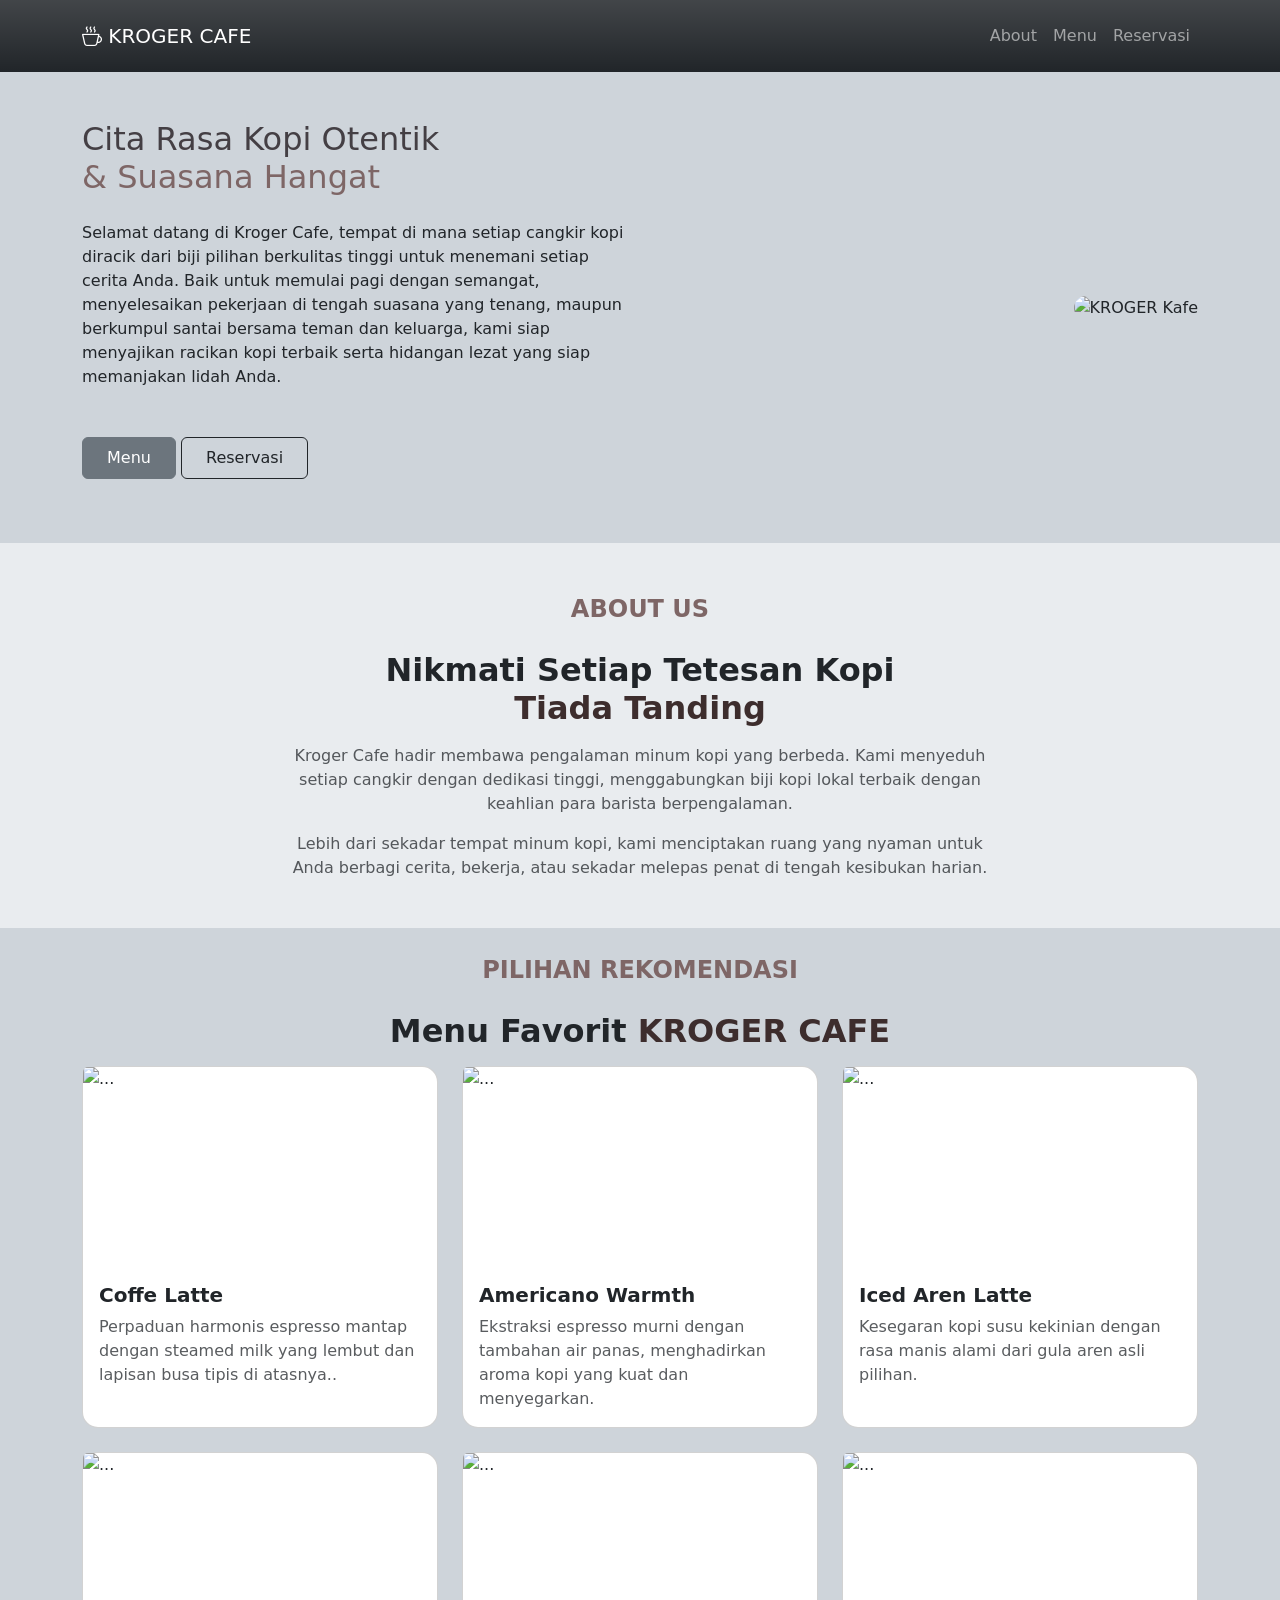
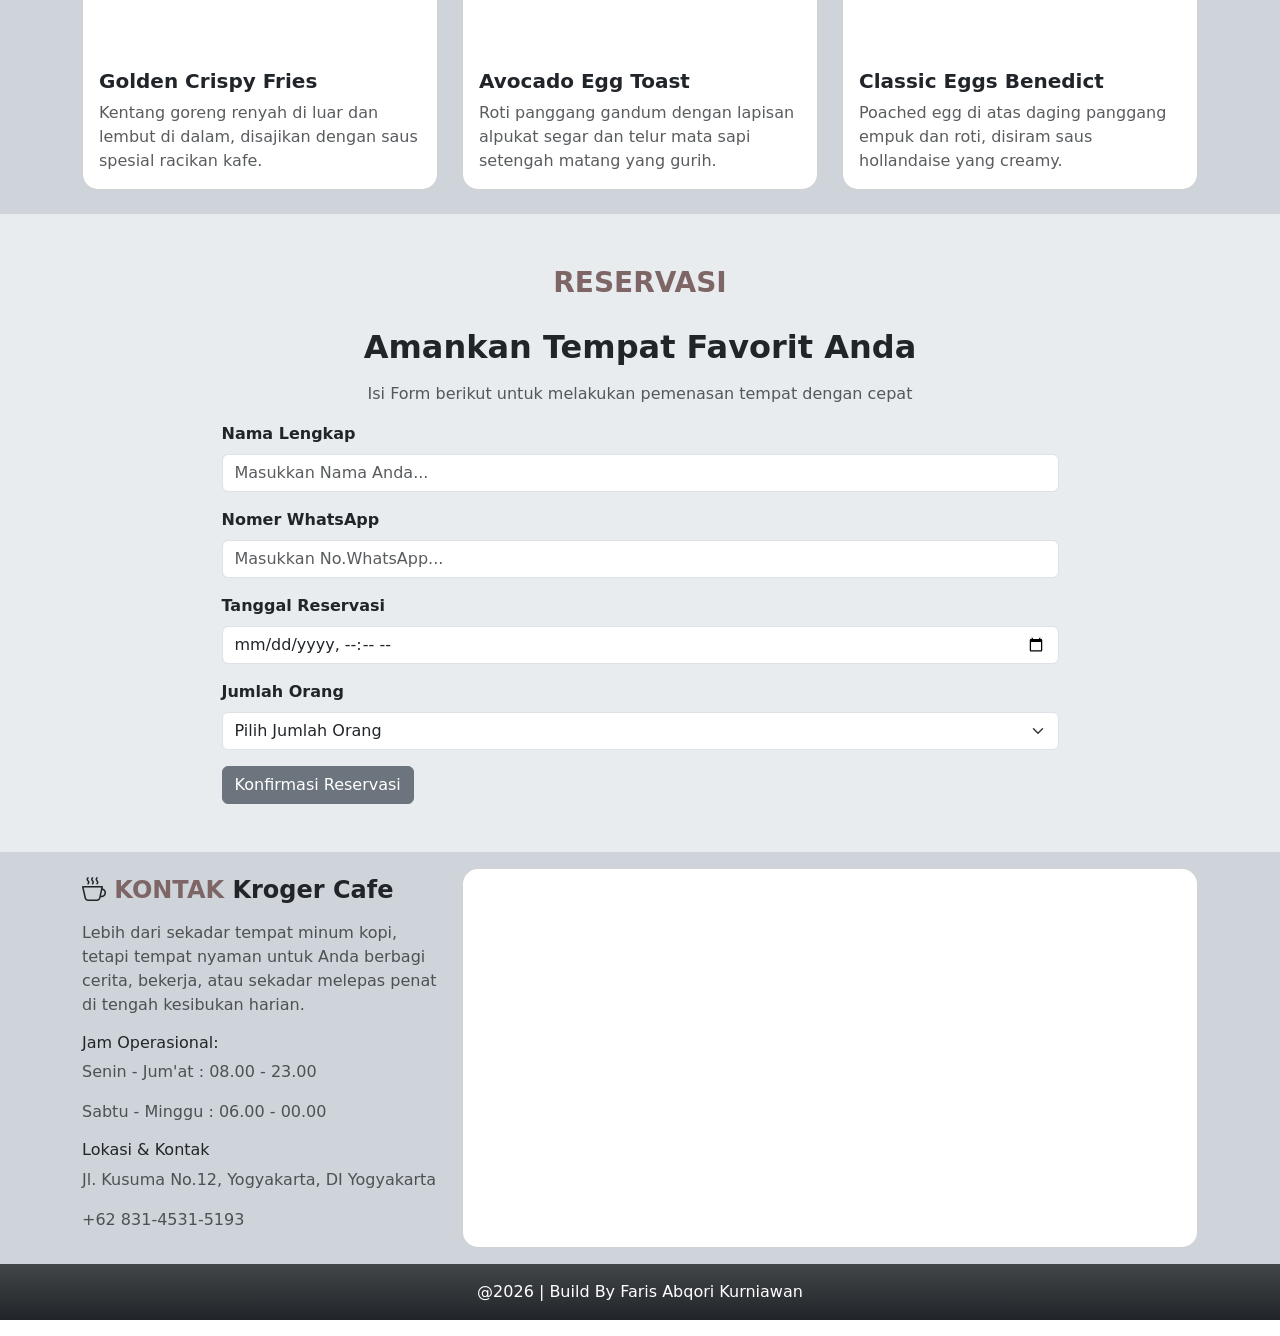
==== index.html @ d6e30cb4 "first commit" ====
<!doctype html>
<html lang="en">
  <head>
    <meta charset="utf-8" />
    <meta name="viewport" content="width=device-width, initial-scale=1" />
    <title>Bootstrap demo</title>
    <link
      href="https://cdn.jsdelivr.net/npm/bootstrap@5.3.8/dist/css/bootstrap.min.css"
      rel="stylesheet"
      integrity="sha384-sRIl4kxILFvY47J16cr9ZwB07vP4J8+LH7qKQnuqkuIAvNWLzeN8tE5YBujZqJLB"
      crossorigin="anonymous"
    />
    <link
      rel="stylesheet"
      href="https://cdn.jsdelivr.net/npm/bootstrap-icons@1.13.1/font/bootstrap-icons.min.css"
    />
  </head>
  <body>
    <!-- Navbar -->
    <nav
      class="navbar navbar-expand-lg bg-dark bg-gradient py-3"
      data-bs-theme="dark"
    >
      <div class="container">
        <a class="navbar-brand" href="#">
          <i class="bi bi-cup-hot"> </i> KROGER CAFE</a
        >
        <button
          class="navbar-toggler"
          type="button"
          data-bs-toggle="collapse"
          data-bs-target="#navbarNav"
          aria-controls="navbarNav"
          aria-expanded="false"
          aria-label="Toggle navigation"
        >
          <span class="navbar-toggler-icon"></span>
        </button>
        <div class="collapse navbar-collapse" id="navbarNav">
          <ul class="navbar-nav ms-auto">
            <li class="nav-item">
              <a class="nav-link" href="#about">About</a>
            </li>
            <li class="nav-item">
              <a class="nav-link" href="#menu">Menu</a>
            </li>
            <li class="nav-item">
              <a class="nav-link" href="#reservasi">Reservasi</a>
            </li>
          </ul>
        </div>
      </div>
    </nav>

    <!-- Hero Section -->
    <section class="hero bg-dark-subtle">
      <div class="container py-5 pb-5">
        <div class="row align-items-center g-3">
          <!-- KOLOM 1 -->
          <div class="col-md">
            <h2 style="color: rgb(68, 63, 68)">
              Cita Rasa Kopi Otentik <br /><span style="color: #7e6666"
                >& Suasana Hangat</span
              >
            </h2>
            <p class="py-3">
              Selamat datang di Kroger Cafe, tempat di mana setiap cangkir kopi
              diracik dari biji pilihan berkulitas tinggi untuk menemani setiap
              cerita Anda. Baik untuk memulai pagi dengan semangat,
              menyelesaikan pekerjaan di tengah suasana yang tenang, maupun
              berkumpul santai bersama teman dan keluarga, kami siap menyajikan
              racikan kopi terbaik serta hidangan lezat yang siap memanjakan
              lidah Anda.
            </p>
            <div class="py-3">
              <a href="#menu" class="btn btn-secondary px-4 py-2"> Menu </a>
              <a href="#reservasi" class="btn btn-outline-dark px-4 py-2">
                Reservasi
              </a>
            </div>
          </div>

          <!-- KOLOM 2 -->
          <div class="col-md text-end">
            <img
              src="https://plus.unsplash.com/premium_photo-1674406102318-c9d362ad510b?w=500&auto=format&fit=crop&q=60&ixlib=rb-4.1.0&ixid=M3wxMjA3fDB8MHxzZWFyY2h8N3x8Y29mZmVlJTIwYmxhY2slMjBiYWNrZ3JvdW5kJTIwZ3JleXxlbnwwfHwwfHx8MA%3D%3D"
              alt="KROGER Kafe"
              class="img-fluid rounded-4"
            />
          </div>
        </div>
      </div>
    </section>

    <!-- Section About -->
    <section id="about" class="About py-5 bg-body-secondary">
      <div class="container text-center col-7">
        <p style="color: #7e6666" class="fw-bold fs-4">ABOUT US</p>
        <h2 class="fw-bold fs-2 py-2">
          Nikmati Setiap Tetesan Kopi <br /><span style="color: #3d2d2d"
            >Tiada Tanding</span
          >
        </h2>
        <p class="text-muted fs-6 mb-3">
          Kroger Cafe hadir membawa pengalaman minum kopi yang berbeda. Kami
          menyeduh setiap cangkir dengan dedikasi tinggi, menggabungkan biji
          kopi lokal terbaik dengan keahlian para barista berpengalaman.
        </p>

        <p class="text-muted fs-6 mb-0">
          Lebih dari sekadar tempat minum kopi, kami menciptakan ruang yang
          nyaman untuk Anda berbagi cerita, bekerja, atau sekadar melepas penat
          di tengah kesibukan harian.
        </p>
      </div>
    </section>

    <!-- Section Card -->
    <section id="menu" class="menu bg-dark-subtle py-4">
      <section class="container">
        <p style="color: #7e6666" class="fw-bold fs-4 text-center">
          PILIHAN REKOMENDASI
        </p>
        <h2 class="fw-bold fs-2 py-2 text-center">
          Menu Favorit <span style="color: #3d2d2d">KROGER CAFE</span>
        </h2>

        <div class="row g-4">
          <div class="col-md-4">
            <div class="card rounded-4 h-100">
              <img
                src="https://plus.unsplash.com/premium_photo-1723781045631-39648b2c97cf?w=500&auto=format&fit=crop&q=60&ixlib=rb-4.1.0&ixid=M3wxMjA3fDB8MHxwaG90by1yZWxhdGVkfDF8fHxlbnwwfHx8fHw%3D"
                class="card-img-top"
                style="object-fit: cover; height: 200px"
                alt="..."
              />
              <div class="card-body">
                <h3 class="fw-bold fs-5">Coffe Latte</h3>
                <p class="card-text text-muted fs-7">
                  Perpaduan harmonis espresso mantap dengan steamed milk yang
                  lembut dan lapisan busa tipis di atasnya..
                </p>
              </div>
            </div>
          </div>
          <div class="col-md-4">
            <div class="card rounded-4 h-100">
              <img
                src="https://plus.unsplash.com/premium_photo-1675435644687-562e8042b9db?w=500&auto=format&fit=crop&q=60&ixlib=rb-4.1.0&ixid=M3wxMjA3fDB8MHxzZWFyY2h8Mnx8Y29mZmVlfGVufDB8fDB8fHww"
                class="card-img-top"
                style="object-fit: cover; height: 200px"
                alt="..."
              />
              <div class="card-body">
                <h3 class="fw-bold fs-5">Americano Warmth</h3>
                <p class="card-text text-muted fs-7">
                  Ekstraksi espresso murni dengan tambahan air panas,
                  menghadirkan aroma kopi yang kuat dan menyegarkan.
                </p>
              </div>
            </div>
          </div>
          <div class="col-md-4">
            <div class="card rounded-4 h-100">
              <img
                src="https://images.unsplash.com/photo-1579888071069-c107a6f79d82?w=500&auto=format&fit=crop&q=60&ixlib=rb-4.1.0&ixid=M3wxMjA3fDB8MHxzZWFyY2h8MTZ8fGljZWQlMjBhcmVuJTIwbGF0dGV8ZW58MHx8MHx8fDA%3D"
                class="card-img-top"
                style="object-fit: cover; height: 200px"
                alt="..."
              />
              <div class="card-body">
                <h3 class="fw-bold fs-5">Iced Aren Latte</h3>
                <p class="card-text text-muted fs-7">
                  Kesegaran kopi susu kekinian dengan rasa manis alami dari gula
                  aren asli pilihan.
                </p>
              </div>
            </div>
          </div>
          <div class="col-md-4">
            <div class="card rounded-4 h-100">
              <img
                src="https://media.istockphoto.com/id/2284593529/photo/tasty-french-fries-with-ketchup-on-light-grey-table-closeup.webp?a=1&b=1&s=612x612&w=0&k=20&c=hnCevleEuJOH4t1PZcm7A9TdyAtj6qupcriXw8oTSJA="
                class="card-img-top"
                style="object-fit: cover; height: 200px"
                alt="..."
              />
              <div class="card-body">
                <h3 class="fw-bold fs-5">Golden Crispy Fries</h3>
                <p class="card-text text-muted fs-7">
                  Kentang goreng renyah di luar dan lembut di dalam, disajikan
                  dengan saus spesial racikan kafe.
                </p>
              </div>
            </div>
          </div>
          <div class="col-md-4">
            <div class="card rounded-4 h-100">
              <img
                src="https://images.unsplash.com/photo-1525351484163-7529414344d8?w=500&auto=format&fit=crop&q=60&ixlib=rb-4.1.0&ixid=M3wxMjA3fDB8MHxzZWFyY2h8MTF8fGNhZmUlMjBmb29kfGVufDB8fDB8fHww"
                class="card-img-top"
                style="object-fit: cover; height: 200px"
                alt="..."
              />
              <div class="card-body">
                <h3 class="fw-bold fs-5">Avocado Egg Toast</h3>
                <p class="card-text text-muted fs-7">
                  Roti panggang gandum dengan lapisan alpukat segar dan telur
                  mata sapi setengah matang yang gurih.
                </p>
              </div>
            </div>
          </div>
          <div class="col-md-4">
            <div class="card rounded-4 h-100">
              <img
                src="https://images.unsplash.com/photo-1671522635398-a2443699d32e?w=500&auto=format&fit=crop&q=60&ixlib=rb-4.1.0&ixid=M3wxMjA3fDB8MHxzZWFyY2h8MTB8fGNhZmUlMjBmb29kfGVufDB8fDB8fHww"
                class="card-img-top"
                style="object-fit: cover; height: 200px"
                alt="..."
              />
              <div class="card-body">
                <h3 class="fw-bold fs-5">Classic Eggs Benedict</h3>
                <p class="card-text text-muted fs-7">
                  Poached egg di atas daging panggang empuk dan roti, disiram
                  saus hollandaise yang creamy.
                </p>
              </div>
            </div>
          </div>
        </div>
      </section>
    </section>

    <!-- Section Reservasi -->
    <section id="reservasi" class="reservasi py-5 bg-body-secondary">
      <div class="container">
        <p style="color: #7e6666" class="fw-bold fs-3 text-center">RESERVASI</p>
        <h2 class="fw-bold fs-2 py-2 text-center">
          Amankan Tempat Favorit Anda
        </h2>
        <p class="text-muted fs-6 mb-3 text-center">
          Isi Form berikut untuk melakukan pemenasan tempat dengan cepat
        </p>

        <form class="m-auto col-9">
          <!-- Nama -->
          <div class="mb-3">
            <label for="exampleFormControlInput1" class="form-label fw-bold"
              >Nama Lengkap</label
            >
            <input
              type="text"
              class="form-control"
              id="exampleFormControlInput1"
              placeholder="Masukkan Nama Anda..."
            />
          </div>
          <!-- Nomer Whatsapp -->
          <div class="mb-3">
            <label for="exampleFormControlInput1" class="form-label fw-bold"
              >Nomer WhatsApp</label
            >
            <input
              type="number"
              class="form-control"
              id="exampleFormControlInput1"
              placeholder="Masukkan No.WhatsApp..."
            />
          </div>
          <!-- Tanggal -->
          <div class="mb-3">
            <label for="exampleFormControlInput1" class="form-label fw-bold"
              >Tanggal Reservasi</label
            >
            <input
              type="datetime-local"
              class="form-control"
              id="exampleFormControlInput1"
              placeholder="Masukkan No.WhatsApp..."
            />
          </div>
          <!-- Jumlah Orang -->
          <div class="mb-3">
            <label for="exampleFormControlInput1" class="form-label fw-bold"
              >Jumlah Orang</label
            >

            <select class="form-select" aria-label="Default select example">
              <option selected>Pilih Jumlah Orang</option>
              <option value="1-2">1 - 2 Orang</option>
              <option value="3-4">3 - 4 Orang</option>
              <option value="5-7">5 - 7 Orang</option>
              <option value="8-10">8 - 10 Orang</option>
              <option value="10+">Diatas 10+ Orang</option>
            </select>
          </div>
          <button type="submit" class="btn btn-secondary">
            Konfirmasi Reservasi
          </button>
        </form>
      </div>
    </section>

    <!-- Section Lokasi -->
    <section class="lokasi bg-dark-subtle py-3">
      <div class="container">
        <div class="row">
          <div class="col-md-4">
            <h2 class="fw-bold fs-4 py-2">
              <i class="bi bi-cup-hot"> </i>
              <span style="color: #7e6666">KONTAK</span> Kroger Cafe
            </h2>
            <p class="text-muted fs-6 mb-3">
              Lebih dari sekadar tempat minum kopi, tetapi tempat nyaman untuk
              Anda berbagi cerita, bekerja, atau sekadar melepas penat di tengah
              kesibukan harian.
            </p>

            <div class="mb-3">
              <h6>Jam Operasional:</h6>
              <p class="text-muted fs-6 mb-3">Senin - Jum'at : 08.00 - 23.00</p>
              <p class="text-muted fs-6 mb-3">Sabtu - Minggu : 06.00 - 00.00</p>
            </div>

            <div class="mb-3">
              <h6>Lokasi & Kontak</h6>
              <p class="text-muted fs-6 mb-3">
                Jl. Kusuma No.12, Yogyakarta, DI Yogyakarta
              </p>
              <p class="text-muted fs-6 mb-3">+62 831-4531-5193</p>
            </div>
          </div>

          <div class="col-md-8 text-end">
            <div class="card rounded-4 h-100">
              <iframe
                src="https://www.google.com/maps/embed?pb=!1m18!1m12!1m3!1d3952.8882159391546!2d110.37862287404407!3d-7.80165779221855!2m3!1f0!2f0!3f0!3m2!1i1024!2i768!4f13.1!3m3!1m2!1s0x2e7a579ceebe1279%3A0x7808ad25aa525803!2sSMTI%20Yogyakarta%20Vocational%20High%20School!5e0!3m2!1sen!2sid!4v1789627221778!5m2!1sen!2sid"
                width="100%"
                height="300"
                style="border: 0; border-radius: 10px"
                allowfullscreen=""
                loading="lazy"
                referrerpolicy="strict-origin-when-cross-origin"
              ></iframe>
            </div>
          </div>
        </div>
      </div>
    </section>

    <!-- footer -->
    <footer>
      <p class="bg-dark bg-gradient py-3 text-center text-white fs-8">
        @2026 | Build By Faris Abqori Kurniawan
      </p>
    </footer>

    <!-- Bootstrap JS -->
    <script
      src="https://cdn.jsdelivr.net/npm/bootstrap@5.3.8/dist/js/bootstrap.bundle.min.js"
      integrity="sha384-FKyoEForCGlyvwx9Hj09JcYn3nv7wiPVlz7YYwJrWVcXK/BmnVDxM+D2scQbITxI"
      crossorigin="anonymous"
    ></script>
  </body>
</html>
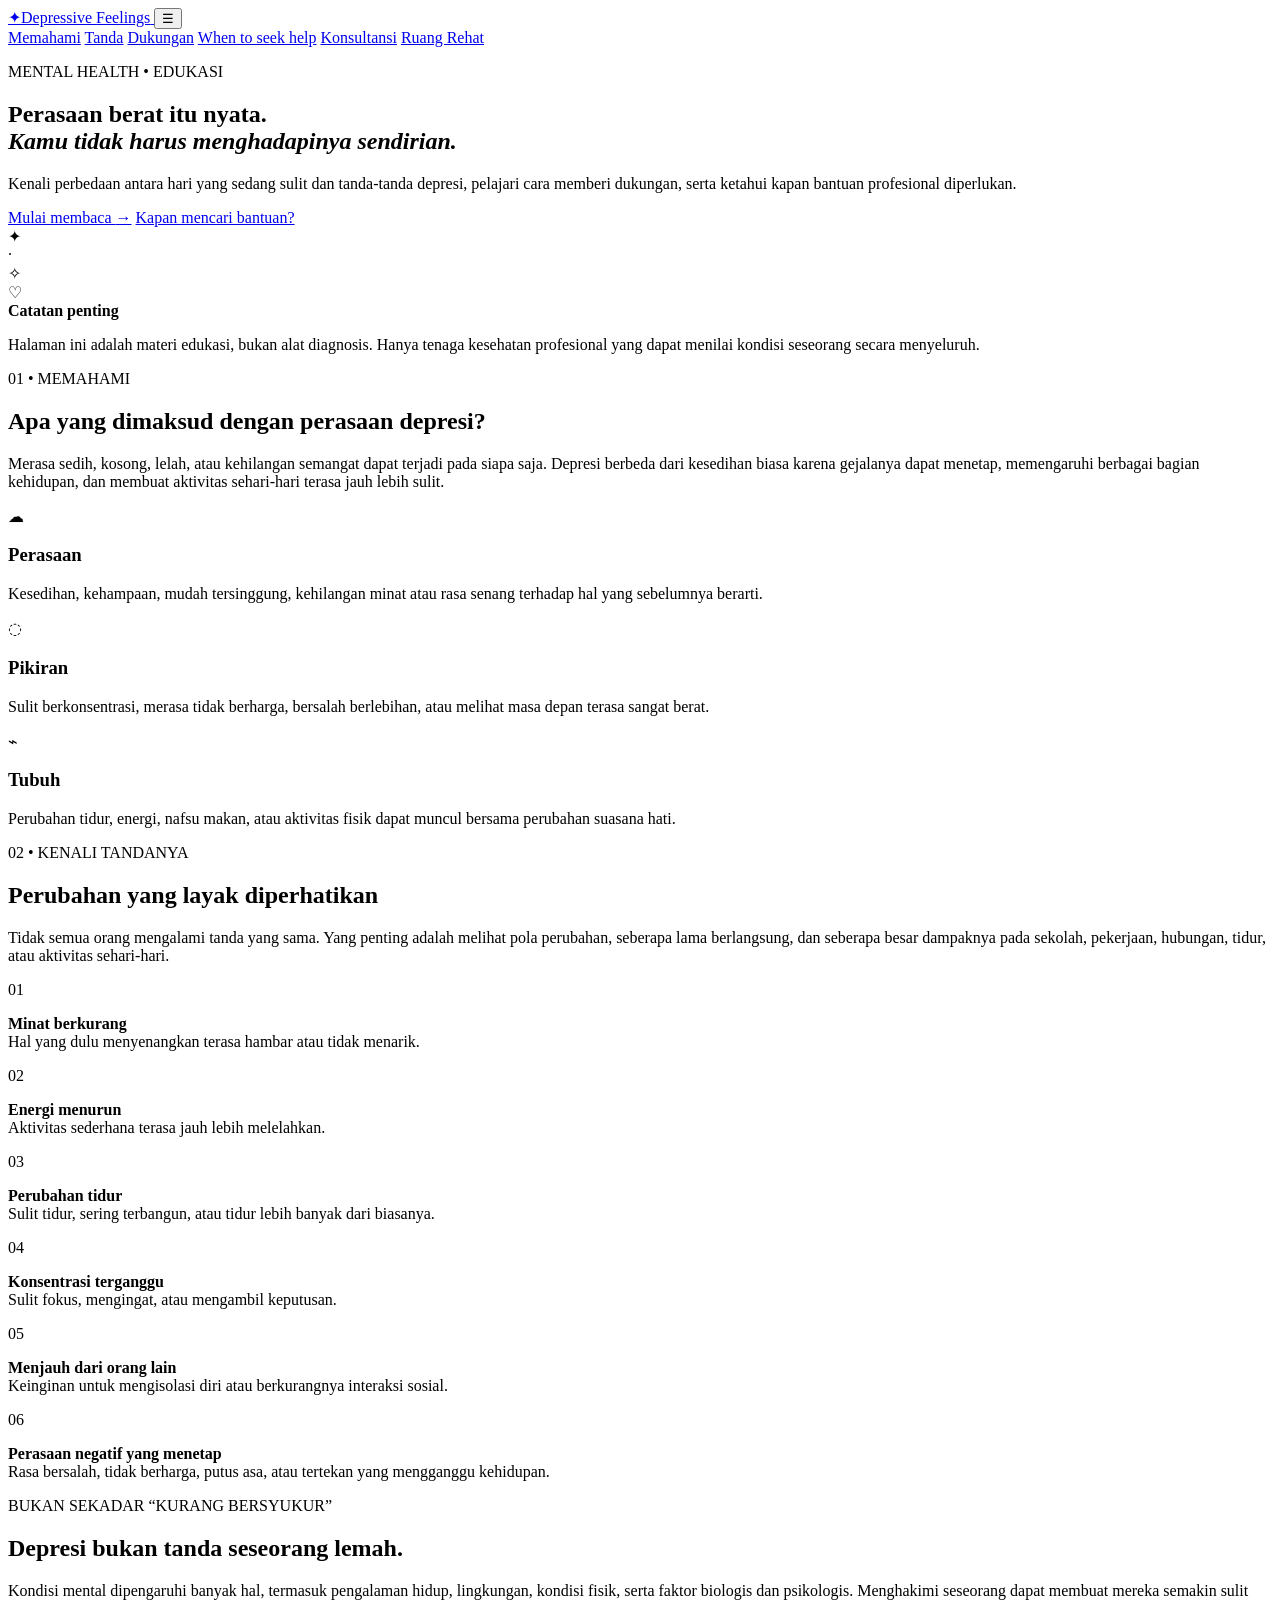
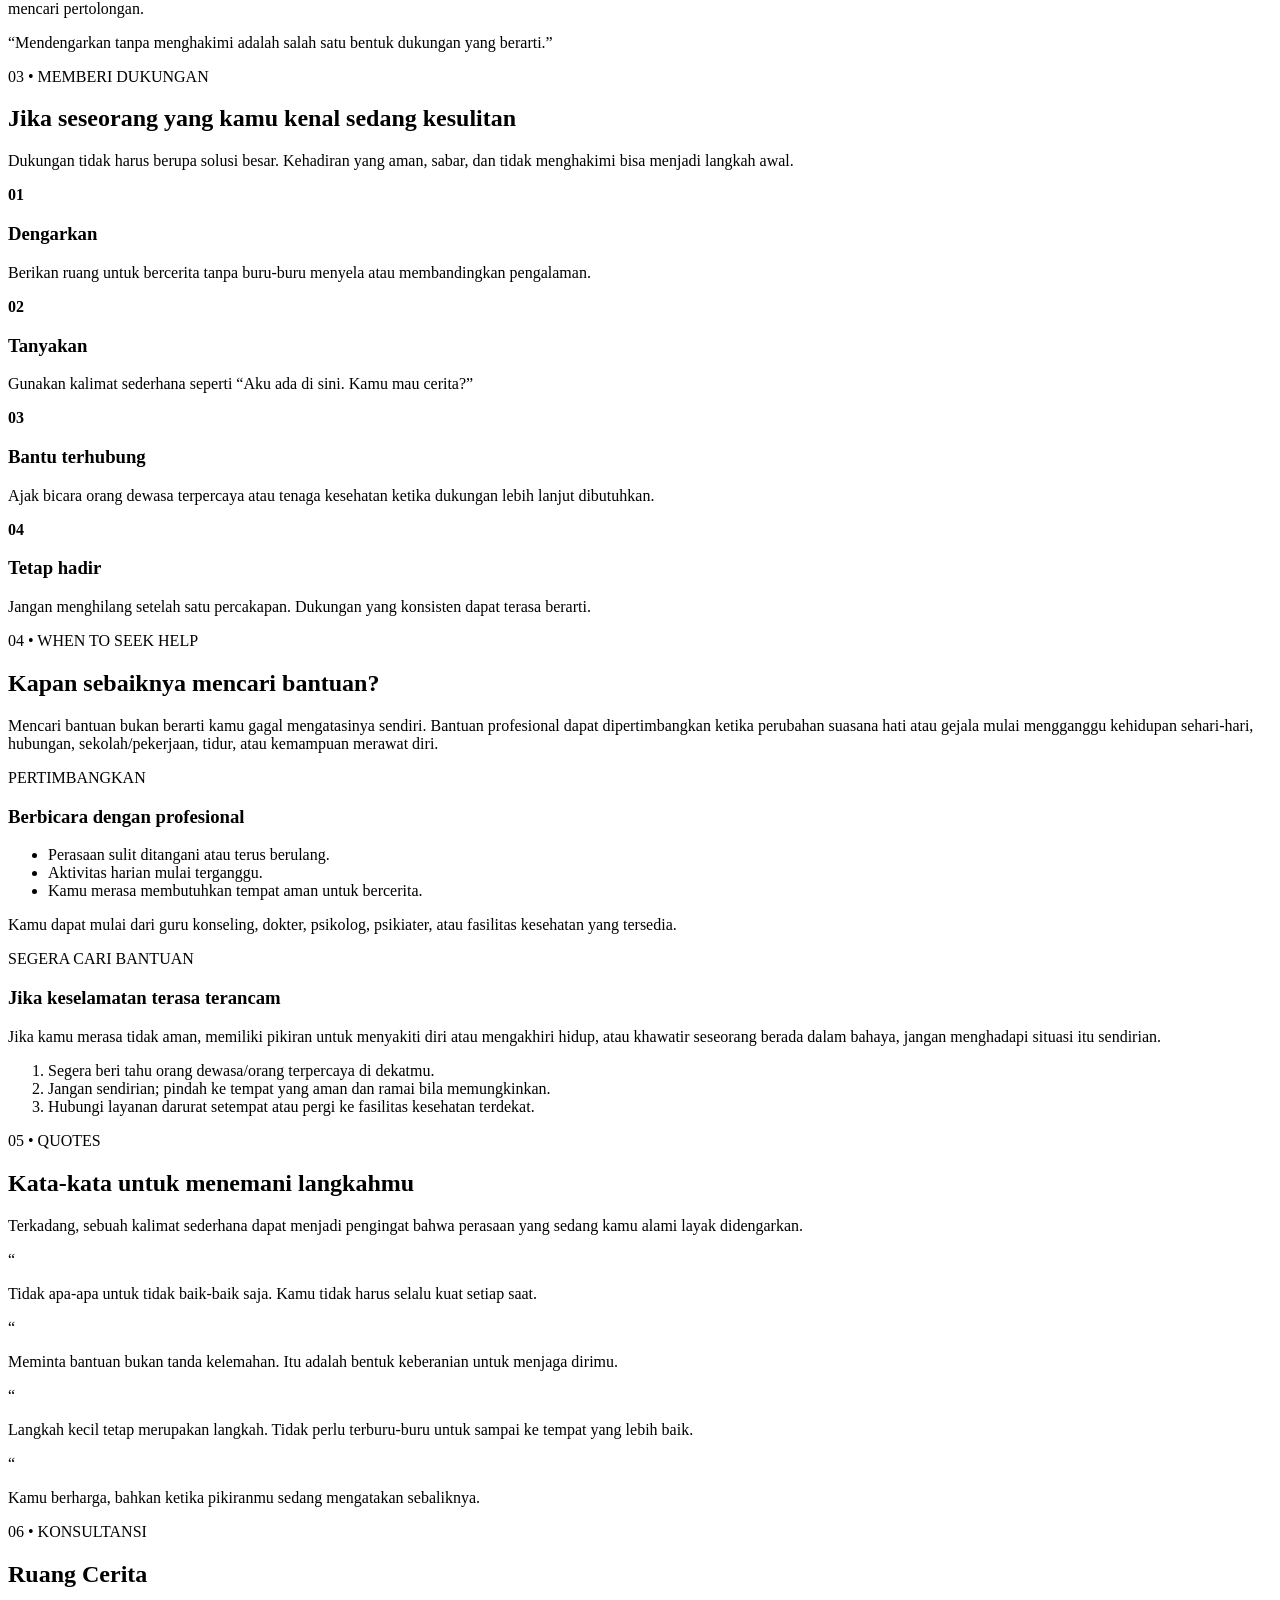
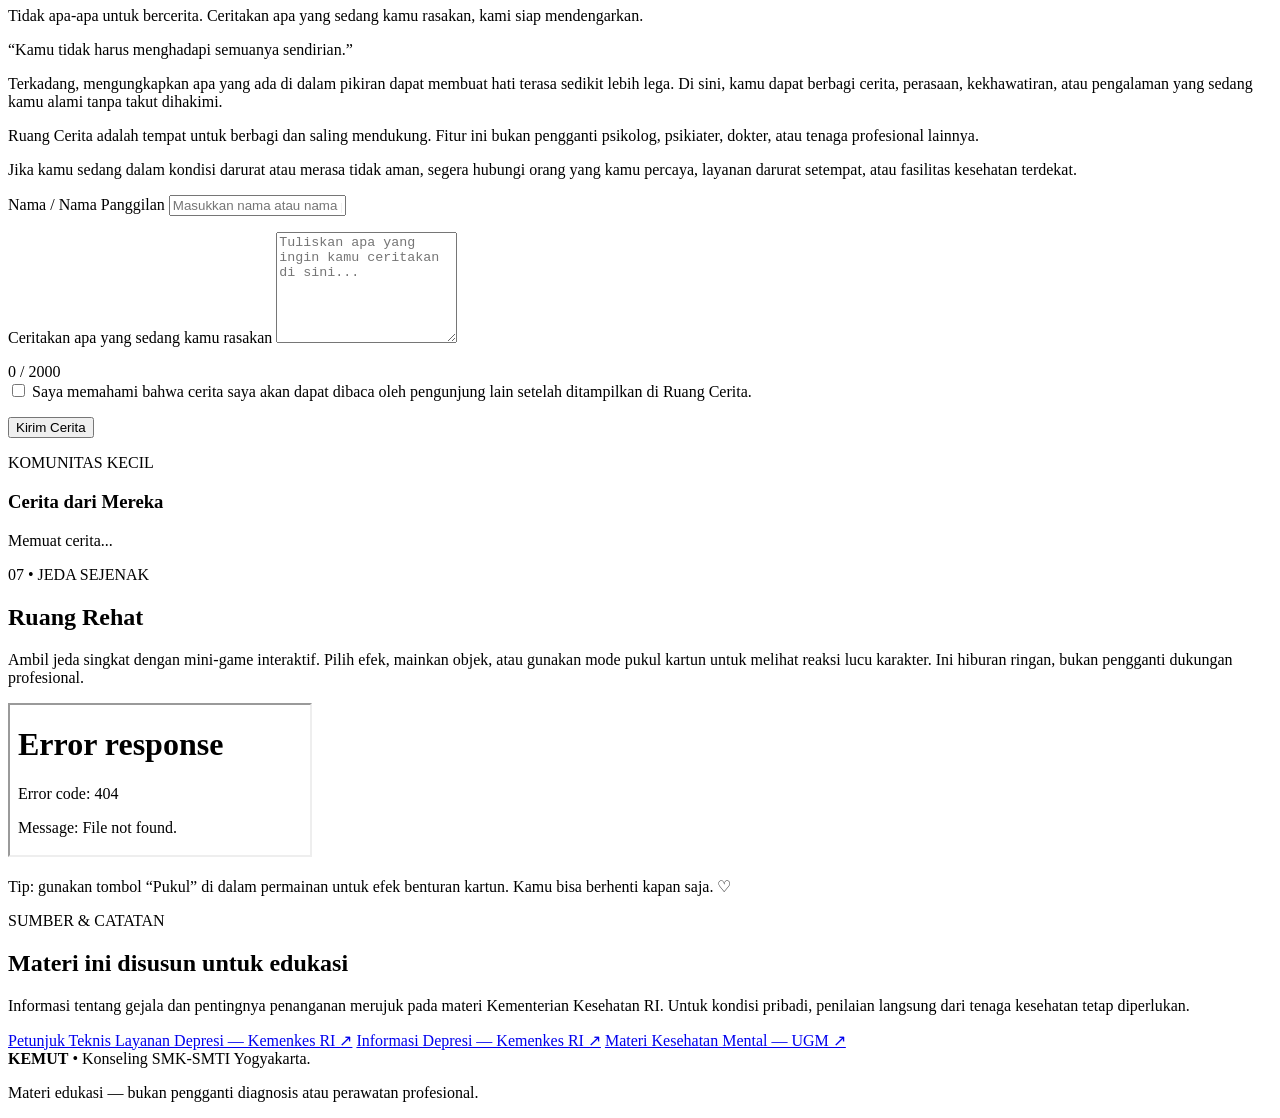
==== commit 6aaf68b8: "Rename index-4.html to index.html" ====
--- a/index.html
+++ b/index.html
@@ -1,366 +1,234 @@
 <!doctype html>
-<html lang="en">
-  <head>
-    <meta charset="utf-8" />
-    <meta name="viewport" content="width=device-width, initial-scale=1" />
-    <title>Bootstrap demo</title>
-    <link
-      href="https://cdn.jsdelivr.net/npm/bootstrap@5.3.8/dist/css/bootstrap.min.css"
-      rel="stylesheet"
-      integrity="sha384-sRIl4kxILFvY47J16cr9ZwB07vP4J8+LH7qKQnuqkuIAvNWLzeN8tE5YBujZqJLB"
-      crossorigin="anonymous"
-    />
-    <link
-      rel="stylesheet"
-      href="https://cdn.jsdelivr.net/npm/bootstrap-icons@1.13.1/font/bootstrap-icons.min.css"
-    />
-  </head>
-  <body>
-    <!-- Navbar -->
-    <nav
-      class="navbar navbar-expand-lg bg-dark bg-gradient py-3"
-      data-bs-theme="dark"
-    >
-      <div class="container">
-        <a class="navbar-brand" href="#">
-          <i class="bi bi-cup-hot"> </i> KROGER CAFE</a
-        >
-        <button
-          class="navbar-toggler"
-          type="button"
-          data-bs-toggle="collapse"
-          data-bs-target="#navbarNav"
-          aria-controls="navbarNav"
-          aria-expanded="false"
-          aria-label="Toggle navigation"
-        >
-          <span class="navbar-toggler-icon"></span>
-        </button>
-        <div class="collapse navbar-collapse" id="navbarNav">
-          <ul class="navbar-nav ms-auto">
-            <li class="nav-item">
-              <a class="nav-link" href="#about">About</a>
-            </li>
-            <li class="nav-item">
-              <a class="nav-link" href="#menu">Menu</a>
-            </li>
-            <li class="nav-item">
-              <a class="nav-link" href="#reservasi">Reservasi</a>
-            </li>
+<html lang="id">
+<head>
+  <meta charset="utf-8">
+  <meta name="viewport" content="width=device-width, initial-scale=1">
+  <meta name="description" content="Panduan edukatif tentang perasaan depresi, tanda yang perlu diperhatikan, dukungan, dan kapan mencari bantuan profesional.">
+  <title>Depressive Feelings — Memahami Perasaan Depresi</title>
+  <link rel="stylesheet" href="style.css">
+</head>
+<body>
+  <header class="topbar">
+    <a class="brand" href="#home" aria-label="Feeling Low beranda">
+      <span class="brand-mark">✦</span><span>Depressive <span>Feelings</span></span>
+    </a>
+    <button class="menu" aria-label="Buka menu" aria-expanded="false">☰</button>
+    <nav id="nav">
+      <a href="#understand">Memahami</a>
+      <a href="#signs">Tanda</a>
+      <a href="#support">Dukungan</a>
+      <a href="#help">When to seek help</a>
+      <a href="#consultation">Konsultansi</a>
+      <a href="#ruang-rehat">Ruang Rehat</a>
+    </nav>
+  </header>
+
+  <main id="home">
+    <section class="hero">
+      <div class="hero-copy">
+        <p class="eyebrow">MENTAL HEALTH • EDUKASI</p>
+        <h1>Perasaan berat itu nyata.<br><em>Kamu tidak harus menghadapinya sendirian.</em></h1>
+        <p class="lead">Kenali perbedaan antara hari yang sedang sulit dan tanda-tanda depresi, pelajari cara memberi dukungan, serta ketahui kapan bantuan profesional diperlukan.</p>
+        <div class="hero-actions">
+          <a class="btn primary" href="#understand">Mulai membaca <span>→</span></a>
+          <a class="btn secondary" href="#help">Kapan mencari bantuan?</a>
+        </div>
+      </div>
+      <div class="hero-art" aria-hidden="true">
+        <div class="sun"></div>
+        <div class="hill hill-a"></div>
+        <div class="hill hill-b"></div>
+        <div class="person"><span></span></div>
+        <div class="spark s1">✦</div><div class="spark s2">·</div><div class="spark s3">✧</div>
+      </div>
+    </section>
+
+    <section class="notice">
+      <div class="notice-icon">♡</div>
+      <div><strong>Catatan penting</strong><p>Halaman ini adalah materi edukasi, bukan alat diagnosis. Hanya tenaga kesehatan profesional yang dapat menilai kondisi seseorang secara menyeluruh.</p></div>
+    </section>
+
+    <section id="understand" class="section">
+      <div class="section-heading">
+        <p class="eyebrow">01 • MEMAHAMI</p>
+        <h2>Apa yang dimaksud dengan perasaan depresi?</h2>
+        <p>Merasa sedih, kosong, lelah, atau kehilangan semangat dapat terjadi pada siapa saja. Depresi berbeda dari kesedihan biasa karena gejalanya dapat menetap, memengaruhi berbagai bagian kehidupan, dan membuat aktivitas sehari-hari terasa jauh lebih sulit.</p>
+      </div>
+      <div class="feature-grid">
+        <article class="card large">
+          <div class="icon">☁</div><h3>Perasaan</h3>
+          <p>Kesedihan, kehampaan, mudah tersinggung, kehilangan minat atau rasa senang terhadap hal yang sebelumnya berarti.</p>
+        </article>
+        <article class="card">
+          <div class="icon">◌</div><h3>Pikiran</h3>
+          <p>Sulit berkonsentrasi, merasa tidak berharga, bersalah berlebihan, atau melihat masa depan terasa sangat berat.</p>
+        </article>
+        <article class="card">
+          <div class="icon">⌁</div><h3>Tubuh</h3>
+          <p>Perubahan tidur, energi, nafsu makan, atau aktivitas fisik dapat muncul bersama perubahan suasana hati.</p>
+        </article>
+      </div>
+    </section>
+
+    <section id="signs" class="section tinted">
+      <div class="section-heading">
+        <p class="eyebrow">02 • KENALI TANDANYA</p>
+        <h2>Perubahan yang layak diperhatikan</h2>
+        <p>Tidak semua orang mengalami tanda yang sama. Yang penting adalah melihat pola perubahan, seberapa lama berlangsung, dan seberapa besar dampaknya pada sekolah, pekerjaan, hubungan, tidur, atau aktivitas sehari-hari.</p>
+      </div>
+      <div class="sign-list">
+        <div><span>01</span><p><strong>Minat berkurang</strong><br>Hal yang dulu menyenangkan terasa hambar atau tidak menarik.</p></div>
+        <div><span>02</span><p><strong>Energi menurun</strong><br>Aktivitas sederhana terasa jauh lebih melelahkan.</p></div>
+        <div><span>03</span><p><strong>Perubahan tidur</strong><br>Sulit tidur, sering terbangun, atau tidur lebih banyak dari biasanya.</p></div>
+        <div><span>04</span><p><strong>Konsentrasi terganggu</strong><br>Sulit fokus, mengingat, atau mengambil keputusan.</p></div>
+        <div><span>05</span><p><strong>Menjauh dari orang lain</strong><br>Keinginan untuk mengisolasi diri atau berkurangnya interaksi sosial.</p></div>
+        <div><span>06</span><p><strong>Perasaan negatif yang menetap</strong><br>Rasa bersalah, tidak berharga, putus asa, atau tertekan yang mengganggu kehidupan.</p></div>
+      </div>
+    </section>
+
+    <section class="section">
+      <div class="split">
+        <div>
+          <p class="eyebrow">BUKAN SEKADAR “KURANG BERSYUKUR”</p>
+          <h2>Depresi bukan tanda seseorang lemah.</h2>
+        </div>
+        <div>
+          <p>Kondisi mental dipengaruhi banyak hal, termasuk pengalaman hidup, lingkungan, kondisi fisik, serta faktor biologis dan psikologis. Menghakimi seseorang dapat membuat mereka semakin sulit mencari pertolongan.</p>
+          <p class="quote">“Mendengarkan tanpa menghakimi adalah salah satu bentuk dukungan yang berarti.”</p>
+        </div>
+      </div>
+    </section>
+
+    <section id="support" class="section dark">
+      <div class="section-heading light">
+        <p class="eyebrow">03 • MEMBERI DUKUNGAN</p>
+        <h2>Jika seseorang yang kamu kenal sedang kesulitan</h2>
+        <p>Dukungan tidak harus berupa solusi besar. Kehadiran yang aman, sabar, dan tidak menghakimi bisa menjadi langkah awal.</p>
+      </div>
+      <div class="support-grid">
+        <article><b>01</b><h3>Dengarkan</h3><p>Berikan ruang untuk bercerita tanpa buru-buru menyela atau membandingkan pengalaman.</p></article>
+        <article><b>02</b><h3>Tanyakan</h3><p>Gunakan kalimat sederhana seperti “Aku ada di sini. Kamu mau cerita?”</p></article>
+        <article><b>03</b><h3>Bantu terhubung</h3><p>Ajak bicara orang dewasa terpercaya atau tenaga kesehatan ketika dukungan lebih lanjut dibutuhkan.</p></article>
+        <article><b>04</b><h3>Tetap hadir</h3><p>Jangan menghilang setelah satu percakapan. Dukungan yang konsisten dapat terasa berarti.</p></article>
+      </div>
+    </section>
+
+    <section id="help" class="section help">
+      <div class="help-header">
+        <p class="eyebrow">04 • WHEN TO SEEK HELP</p>
+        <h2>Kapan sebaiknya mencari bantuan?</h2>
+        <p>Mencari bantuan bukan berarti kamu gagal mengatasinya sendiri. Bantuan profesional dapat dipertimbangkan ketika perubahan suasana hati atau gejala mulai mengganggu kehidupan sehari-hari, hubungan, sekolah/pekerjaan, tidur, atau kemampuan merawat diri.</p>
+      </div>
+      <div class="help-cards">
+        <article class="help-card">
+          <span class="badge">PERTIMBANGKAN</span>
+          <h3>Berbicara dengan profesional</h3>
+          <ul>
+            <li>Perasaan sulit ditangani atau terus berulang.</li>
+            <li>Aktivitas harian mulai terganggu.</li>
+            <li>Kamu merasa membutuhkan tempat aman untuk bercerita.</li>
           </ul>
-        </div>
-      </div>
-    </nav>
-
-    <!-- Hero Section -->
-    <section class="hero bg-dark-subtle">
-      <div class="container py-5 pb-5">
-        <div class="row align-items-center g-3">
-          <!-- KOLOM 1 -->
-          <div class="col-md">
-            <h2 style="color: rgb(68, 63, 68)">
-              Cita Rasa Kopi Otentik <br /><span style="color: #7e6666"
-                >& Suasana Hangat</span
-              >
-            </h2>
-            <p class="py-3">
-              Selamat datang di Kroger Cafe, tempat di mana setiap cangkir kopi
-              diracik dari biji pilihan berkulitas tinggi untuk menemani setiap
-              cerita Anda. Baik untuk memulai pagi dengan semangat,
-              menyelesaikan pekerjaan di tengah suasana yang tenang, maupun
-              berkumpul santai bersama teman dan keluarga, kami siap menyajikan
-              racikan kopi terbaik serta hidangan lezat yang siap memanjakan
-              lidah Anda.
-            </p>
-            <div class="py-3">
-              <a href="#menu" class="btn btn-secondary px-4 py-2"> Menu </a>
-              <a href="#reservasi" class="btn btn-outline-dark px-4 py-2">
-                Reservasi
-              </a>
-            </div>
-          </div>
-
-          <!-- KOLOM 2 -->
-          <div class="col-md text-end">
-            <img
-              src="https://plus.unsplash.com/premium_photo-1674406102318-c9d362ad510b?w=500&auto=format&fit=crop&q=60&ixlib=rb-4.1.0&ixid=M3wxMjA3fDB8MHxzZWFyY2h8N3x8Y29mZmVlJTIwYmxhY2slMjBiYWNrZ3JvdW5kJTIwZ3JleXxlbnwwfHwwfHx8MA%3D%3D"
-              alt="KROGER Kafe"
-              class="img-fluid rounded-4"
-            />
-          </div>
-        </div>
-      </div>
-    </section>
-
-    <!-- Section About -->
-    <section id="about" class="About py-5 bg-body-secondary">
-      <div class="container text-center col-7">
-        <p style="color: #7e6666" class="fw-bold fs-4">ABOUT US</p>
-        <h2 class="fw-bold fs-2 py-2">
-          Nikmati Setiap Tetesan Kopi <br /><span style="color: #3d2d2d"
-            >Tiada Tanding</span
-          >
-        </h2>
-        <p class="text-muted fs-6 mb-3">
-          Kroger Cafe hadir membawa pengalaman minum kopi yang berbeda. Kami
-          menyeduh setiap cangkir dengan dedikasi tinggi, menggabungkan biji
-          kopi lokal terbaik dengan keahlian para barista berpengalaman.
-        </p>
-
-        <p class="text-muted fs-6 mb-0">
-          Lebih dari sekadar tempat minum kopi, kami menciptakan ruang yang
-          nyaman untuk Anda berbagi cerita, bekerja, atau sekadar melepas penat
-          di tengah kesibukan harian.
-        </p>
-      </div>
-    </section>
-
-    <!-- Section Card -->
-    <section id="menu" class="menu bg-dark-subtle py-4">
-      <section class="container">
-        <p style="color: #7e6666" class="fw-bold fs-4 text-center">
-          PILIHAN REKOMENDASI
-        </p>
-        <h2 class="fw-bold fs-2 py-2 text-center">
-          Menu Favorit <span style="color: #3d2d2d">KROGER CAFE</span>
-        </h2>
-
-        <div class="row g-4">
-          <div class="col-md-4">
-            <div class="card rounded-4 h-100">
-              <img
-                src="https://plus.unsplash.com/premium_photo-1723781045631-39648b2c97cf?w=500&auto=format&fit=crop&q=60&ixlib=rb-4.1.0&ixid=M3wxMjA3fDB8MHxwaG90by1yZWxhdGVkfDF8fHxlbnwwfHx8fHw%3D"
-                class="card-img-top"
-                style="object-fit: cover; height: 200px"
-                alt="..."
-              />
-              <div class="card-body">
-                <h3 class="fw-bold fs-5">Coffe Latte</h3>
-                <p class="card-text text-muted fs-7">
-                  Perpaduan harmonis espresso mantap dengan steamed milk yang
-                  lembut dan lapisan busa tipis di atasnya..
-                </p>
-              </div>
-            </div>
-          </div>
-          <div class="col-md-4">
-            <div class="card rounded-4 h-100">
-              <img
-                src="https://plus.unsplash.com/premium_photo-1675435644687-562e8042b9db?w=500&auto=format&fit=crop&q=60&ixlib=rb-4.1.0&ixid=M3wxMjA3fDB8MHxzZWFyY2h8Mnx8Y29mZmVlfGVufDB8fDB8fHww"
-                class="card-img-top"
-                style="object-fit: cover; height: 200px"
-                alt="..."
-              />
-              <div class="card-body">
-                <h3 class="fw-bold fs-5">Americano Warmth</h3>
-                <p class="card-text text-muted fs-7">
-                  Ekstraksi espresso murni dengan tambahan air panas,
-                  menghadirkan aroma kopi yang kuat dan menyegarkan.
-                </p>
-              </div>
-            </div>
-          </div>
-          <div class="col-md-4">
-            <div class="card rounded-4 h-100">
-              <img
-                src="https://images.unsplash.com/photo-1579888071069-c107a6f79d82?w=500&auto=format&fit=crop&q=60&ixlib=rb-4.1.0&ixid=M3wxMjA3fDB8MHxzZWFyY2h8MTZ8fGljZWQlMjBhcmVuJTIwbGF0dGV8ZW58MHx8MHx8fDA%3D"
-                class="card-img-top"
-                style="object-fit: cover; height: 200px"
-                alt="..."
-              />
-              <div class="card-body">
-                <h3 class="fw-bold fs-5">Iced Aren Latte</h3>
-                <p class="card-text text-muted fs-7">
-                  Kesegaran kopi susu kekinian dengan rasa manis alami dari gula
-                  aren asli pilihan.
-                </p>
-              </div>
-            </div>
-          </div>
-          <div class="col-md-4">
-            <div class="card rounded-4 h-100">
-              <img
-                src="https://media.istockphoto.com/id/2284593529/photo/tasty-french-fries-with-ketchup-on-light-grey-table-closeup.webp?a=1&b=1&s=612x612&w=0&k=20&c=hnCevleEuJOH4t1PZcm7A9TdyAtj6qupcriXw8oTSJA="
-                class="card-img-top"
-                style="object-fit: cover; height: 200px"
-                alt="..."
-              />
-              <div class="card-body">
-                <h3 class="fw-bold fs-5">Golden Crispy Fries</h3>
-                <p class="card-text text-muted fs-7">
-                  Kentang goreng renyah di luar dan lembut di dalam, disajikan
-                  dengan saus spesial racikan kafe.
-                </p>
-              </div>
-            </div>
-          </div>
-          <div class="col-md-4">
-            <div class="card rounded-4 h-100">
-              <img
-                src="https://images.unsplash.com/photo-1525351484163-7529414344d8?w=500&auto=format&fit=crop&q=60&ixlib=rb-4.1.0&ixid=M3wxMjA3fDB8MHxzZWFyY2h8MTF8fGNhZmUlMjBmb29kfGVufDB8fDB8fHww"
-                class="card-img-top"
-                style="object-fit: cover; height: 200px"
-                alt="..."
-              />
-              <div class="card-body">
-                <h3 class="fw-bold fs-5">Avocado Egg Toast</h3>
-                <p class="card-text text-muted fs-7">
-                  Roti panggang gandum dengan lapisan alpukat segar dan telur
-                  mata sapi setengah matang yang gurih.
-                </p>
-              </div>
-            </div>
-          </div>
-          <div class="col-md-4">
-            <div class="card rounded-4 h-100">
-              <img
-                src="https://images.unsplash.com/photo-1671522635398-a2443699d32e?w=500&auto=format&fit=crop&q=60&ixlib=rb-4.1.0&ixid=M3wxMjA3fDB8MHxzZWFyY2h8MTB8fGNhZmUlMjBmb29kfGVufDB8fDB8fHww"
-                class="card-img-top"
-                style="object-fit: cover; height: 200px"
-                alt="..."
-              />
-              <div class="card-body">
-                <h3 class="fw-bold fs-5">Classic Eggs Benedict</h3>
-                <p class="card-text text-muted fs-7">
-                  Poached egg di atas daging panggang empuk dan roti, disiram
-                  saus hollandaise yang creamy.
-                </p>
-              </div>
-            </div>
-          </div>
-        </div>
-      </section>
-    </section>
-
-    <!-- Section Reservasi -->
-    <section id="reservasi" class="reservasi py-5 bg-body-secondary">
-      <div class="container">
-        <p style="color: #7e6666" class="fw-bold fs-3 text-center">RESERVASI</p>
-        <h2 class="fw-bold fs-2 py-2 text-center">
-          Amankan Tempat Favorit Anda
-        </h2>
-        <p class="text-muted fs-6 mb-3 text-center">
-          Isi Form berikut untuk melakukan pemenasan tempat dengan cepat
-        </p>
-
-        <form class="m-auto col-9">
-          <!-- Nama -->
-          <div class="mb-3">
-            <label for="exampleFormControlInput1" class="form-label fw-bold"
-              >Nama Lengkap</label
-            >
-            <input
-              type="text"
-              class="form-control"
-              id="exampleFormControlInput1"
-              placeholder="Masukkan Nama Anda..."
-            />
-          </div>
-          <!-- Nomer Whatsapp -->
-          <div class="mb-3">
-            <label for="exampleFormControlInput1" class="form-label fw-bold"
-              >Nomer WhatsApp</label
-            >
-            <input
-              type="number"
-              class="form-control"
-              id="exampleFormControlInput1"
-              placeholder="Masukkan No.WhatsApp..."
-            />
-          </div>
-          <!-- Tanggal -->
-          <div class="mb-3">
-            <label for="exampleFormControlInput1" class="form-label fw-bold"
-              >Tanggal Reservasi</label
-            >
-            <input
-              type="datetime-local"
-              class="form-control"
-              id="exampleFormControlInput1"
-              placeholder="Masukkan No.WhatsApp..."
-            />
-          </div>
-          <!-- Jumlah Orang -->
-          <div class="mb-3">
-            <label for="exampleFormControlInput1" class="form-label fw-bold"
-              >Jumlah Orang</label
-            >
-
-            <select class="form-select" aria-label="Default select example">
-              <option selected>Pilih Jumlah Orang</option>
-              <option value="1-2">1 - 2 Orang</option>
-              <option value="3-4">3 - 4 Orang</option>
-              <option value="5-7">5 - 7 Orang</option>
-              <option value="8-10">8 - 10 Orang</option>
-              <option value="10+">Diatas 10+ Orang</option>
-            </select>
-          </div>
-          <button type="submit" class="btn btn-secondary">
-            Konfirmasi Reservasi
-          </button>
+          <p class="small">Kamu dapat mulai dari guru konseling, dokter, psikolog, psikiater, atau fasilitas kesehatan yang tersedia.</p>
+        </article>
+        <article class="help-card urgent">
+          <span class="badge">SEGERA CARI BANTUAN</span>
+          <h3>Jika keselamatan terasa terancam</h3>
+          <p>Jika kamu merasa tidak aman, memiliki pikiran untuk menyakiti diri atau mengakhiri hidup, atau khawatir seseorang berada dalam bahaya, jangan menghadapi situasi itu sendirian.</p>
+          <ol>
+            <li>Segera beri tahu orang dewasa/orang terpercaya di dekatmu.</li>
+            <li>Jangan sendirian; pindah ke tempat yang aman dan ramai bila memungkinkan.</li>
+            <li>Hubungi layanan darurat setempat atau pergi ke fasilitas kesehatan terdekat.</li>
+          </ol>
+        </article>
+      </div>
+    </section>
+
+    <section id="quotes" class="section quotes-section"> <div class="section-heading"> <p class="eyebrow">05 • QUOTES</p> <h2>Kata-kata untuk menemani langkahmu</h2> <p> Terkadang, sebuah kalimat sederhana dapat menjadi pengingat bahwa perasaan yang sedang kamu alami layak didengarkan. </p> </div> <div class="quotes-grid"> <article class="quote-card"> <span class="quote-mark">“</span> <p> Tidak apa-apa untuk tidak baik-baik saja. Kamu tidak harus selalu kuat setiap saat. </p> <span class="quote-line"></span> </article> <article class="quote-card"> <span class="quote-mark">“</span> <p> Meminta bantuan bukan tanda kelemahan. Itu adalah bentuk keberanian untuk menjaga dirimu. </p> <span class="quote-line"></span> </article> <article class="quote-card"> <span class="quote-mark">“</span> <p> Langkah kecil tetap merupakan langkah. Tidak perlu terburu-buru untuk sampai ke tempat yang lebih baik. </p> <span class="quote-line"></span> </article> <article class="quote-card"> <span class="quote-mark">“</span> <p> Kamu berharga, bahkan ketika pikiranmu sedang mengatakan sebaliknya. </p> <span class="quote-line"></span> </article> </div> </section>
+
+    <section id="consultation" class="section story-room">
+      <div class="section-heading">
+        <p class="eyebrow">06 • KONSULTANSI</p>
+        <h2>Ruang Cerita</h2>
+        <p>Tidak apa-apa untuk bercerita. Ceritakan apa yang sedang kamu rasakan, kami siap mendengarkan.</p>
+      </div>
+
+      <div class="story-top">
+        <div class="story-info">
+          <p class="story-quote">“Kamu tidak harus menghadapi semuanya sendirian.”</p>
+          <p>Terkadang, mengungkapkan apa yang ada di dalam pikiran dapat membuat hati terasa sedikit lebih lega. Di sini, kamu dapat berbagi cerita, perasaan, kekhawatiran, atau pengalaman yang sedang kamu alami tanpa takut dihakimi.</p>
+          <div class="story-disclaimer">
+            <p>Ruang Cerita adalah tempat untuk berbagi dan saling mendukung. Fitur ini bukan pengganti psikolog, psikiater, dokter, atau tenaga profesional lainnya.</p>
+            <p>Jika kamu sedang dalam kondisi darurat atau merasa tidak aman, segera hubungi orang yang kamu percaya, layanan darurat setempat, atau fasilitas kesehatan terdekat.</p>
+          </div>
+        </div>
+
+        <form id="storyForm" class="story-form" novalidate>
+          <div class="field">
+            <label for="storyName">Nama / Nama Panggilan</label>
+            <input type="text" id="storyName" name="name" maxlength="60" autocomplete="nickname" placeholder="Masukkan nama atau nama panggilanmu..." required aria-describedby="storyNameError">
+            <p class="field-error" id="storyNameError" role="alert"></p>
+          </div>
+          <div class="field">
+            <label for="storyText">Ceritakan apa yang sedang kamu rasakan</label>
+            <textarea id="storyText" name="text" rows="7" maxlength="2000" placeholder="Tuliskan apa yang ingin kamu ceritakan di sini..." required aria-describedby="storyTextError storyCount"></textarea>
+            <div class="field-meta"><p class="field-error" id="storyTextError" role="alert"></p><span id="storyCount">0 / 2000</span></div>
+          </div>
+          <div class="field check">
+            <input type="checkbox" id="storyConsent" name="consent" required aria-describedby="storyConsentError">
+            <label for="storyConsent">Saya memahami bahwa cerita saya akan dapat dibaca oleh pengunjung lain setelah ditampilkan di Ruang Cerita.</label>
+          </div>
+          <p class="field-error" id="storyConsentError" role="alert"></p>
+          <button type="submit" class="btn primary story-submit" id="storySubmit">Kirim Cerita</button>
+          <p class="form-status" id="storyStatus" role="status" aria-live="polite"></p>
+          <div class="story-success" id="storySuccess" hidden>
+            <strong>Terima kasih sudah mau bercerita 🤍</strong>
+            <p>Cerita kamu berhasil dikirim. Terima kasih sudah mempercayai kami untuk mendengarkan ceritamu.</p>
+            <p>Cerita kamu akan diperiksa terlebih dahulu sebelum ditampilkan di Ruang Cerita.</p>
+          </div>
         </form>
       </div>
-    </section>
-
-    <!-- Section Lokasi -->
-    <section class="lokasi bg-dark-subtle py-3">
-      <div class="container">
-        <div class="row">
-          <div class="col-md-4">
-            <h2 class="fw-bold fs-4 py-2">
-              <i class="bi bi-cup-hot"> </i>
-              <span style="color: #7e6666">KONTAK</span> Kroger Cafe
-            </h2>
-            <p class="text-muted fs-6 mb-3">
-              Lebih dari sekadar tempat minum kopi, tetapi tempat nyaman untuk
-              Anda berbagi cerita, bekerja, atau sekadar melepas penat di tengah
-              kesibukan harian.
-            </p>
-
-            <div class="mb-3">
-              <h6>Jam Operasional:</h6>
-              <p class="text-muted fs-6 mb-3">Senin - Jum'at : 08.00 - 23.00</p>
-              <p class="text-muted fs-6 mb-3">Sabtu - Minggu : 06.00 - 00.00</p>
-            </div>
-
-            <div class="mb-3">
-              <h6>Lokasi & Kontak</h6>
-              <p class="text-muted fs-6 mb-3">
-                Jl. Kusuma No.12, Yogyakarta, DI Yogyakarta
-              </p>
-              <p class="text-muted fs-6 mb-3">+62 831-4531-5193</p>
-            </div>
-          </div>
-
-          <div class="col-md-8 text-end">
-            <div class="card rounded-4 h-100">
-              <iframe
-                src="https://www.google.com/maps/embed?pb=!1m18!1m12!1m3!1d3952.8882159391546!2d110.37862287404407!3d-7.80165779221855!2m3!1f0!2f0!3f0!3m2!1i1024!2i768!4f13.1!3m3!1m2!1s0x2e7a579ceebe1279%3A0x7808ad25aa525803!2sSMTI%20Yogyakarta%20Vocational%20High%20School!5e0!3m2!1sen!2sid!4v1789627221778!5m2!1sen!2sid"
-                width="100%"
-                height="300"
-                style="border: 0; border-radius: 10px"
-                allowfullscreen=""
-                loading="lazy"
-                referrerpolicy="strict-origin-when-cross-origin"
-              ></iframe>
-            </div>
-          </div>
-        </div>
-      </div>
-    </section>
-
-    <!-- footer -->
-    <footer>
-      <p class="bg-dark bg-gradient py-3 text-center text-white fs-8">
-        @2026 | Build By Faris Abqori Kurniawan
-      </p>
-    </footer>
-
-    <!-- Bootstrap JS -->
-    <script
-      src="https://cdn.jsdelivr.net/npm/bootstrap@5.3.8/dist/js/bootstrap.bundle.min.js"
-      integrity="sha384-FKyoEForCGlyvwx9Hj09JcYn3nv7wiPVlz7YYwJrWVcXK/BmnVDxM+D2scQbITxI"
-      crossorigin="anonymous"
-    ></script>
-  </body>
+
+      <div class="story-feed-head">
+        <p class="eyebrow">KOMUNITAS KECIL</p>
+        <h3>Cerita dari Mereka</h3>
+      </div>
+      <div id="storyList" class="story-list" aria-live="polite">
+        <p class="story-empty">Memuat cerita...</p>
+      </div>
+    </section>
+
+
+
+    <!-- RUANG REHAT: mini-game interaktif -->
+    <section id="ruang-rehat" class="section rest-room-section">
+      <div class="section-heading">
+        <p class="eyebrow">07 • JEDA SEJENAK</p>
+        <h2>Ruang Rehat</h2>
+        <p>Ambil jeda singkat dengan mini-game interaktif. Pilih efek, mainkan objek, atau gunakan mode pukul kartun untuk melihat reaksi lucu karakter. Ini hiburan ringan, bukan pengganti dukungan profesional.</p>
+      </div>
+      <div class="rest-game-frame">
+        <iframe src="ruang-rehat.html" title="Mini-game Ruang Rehat" loading="lazy" allow="autoplay" referrerpolicy="strict-origin-when-cross-origin"></iframe>
+      </div>
+      <p class="rest-room-caption">Tip: gunakan tombol “Pukul” di dalam permainan untuk efek benturan kartun. Kamu bisa berhenti kapan saja. ♡</p>
+    </section>
+
+    <section class="section sources">
+      <p class="eyebrow">SUMBER & CATATAN</p>
+      <h2>Materi ini disusun untuk edukasi</h2>
+      <p>Informasi tentang gejala dan pentingnya penanganan merujuk pada materi Kementerian Kesehatan RI. Untuk kondisi pribadi, penilaian langsung dari tenaga kesehatan tetap diperlukan.</p>
+      <div class="source-links">
+        <a href="https://repository.kemkes.go.id/book/60" target="_blank" rel="noopener">Petunjuk Teknis Layanan Depresi — Kemenkes RI ↗</a>
+        <a href="https://kemkes.go.id/id/orang-depresi-tak-tertangani-rawan-bunuh-diri" target="_blank" rel="noopener">Informasi Depresi — Kemenkes RI ↗</a>
+        <a href="https://cpmh.psikologi.ugm.ac.id/file/" target="_blank" rel="noopener">Materi Kesehatan Mental — UGM ↗</a>
+      </div>
+    </section>
+  </main>
+
+  <footer>
+    <div><strong>KEMUT</strong><span> • Konseling SMK-SMTI Yogyakarta.</span></div>
+    <p>Materi edukasi — bukan pengganti diagnosis atau perawatan profesional.</p>
+  </footer>
+
+  <script src="script.js"></script>
+</body>
 </html>
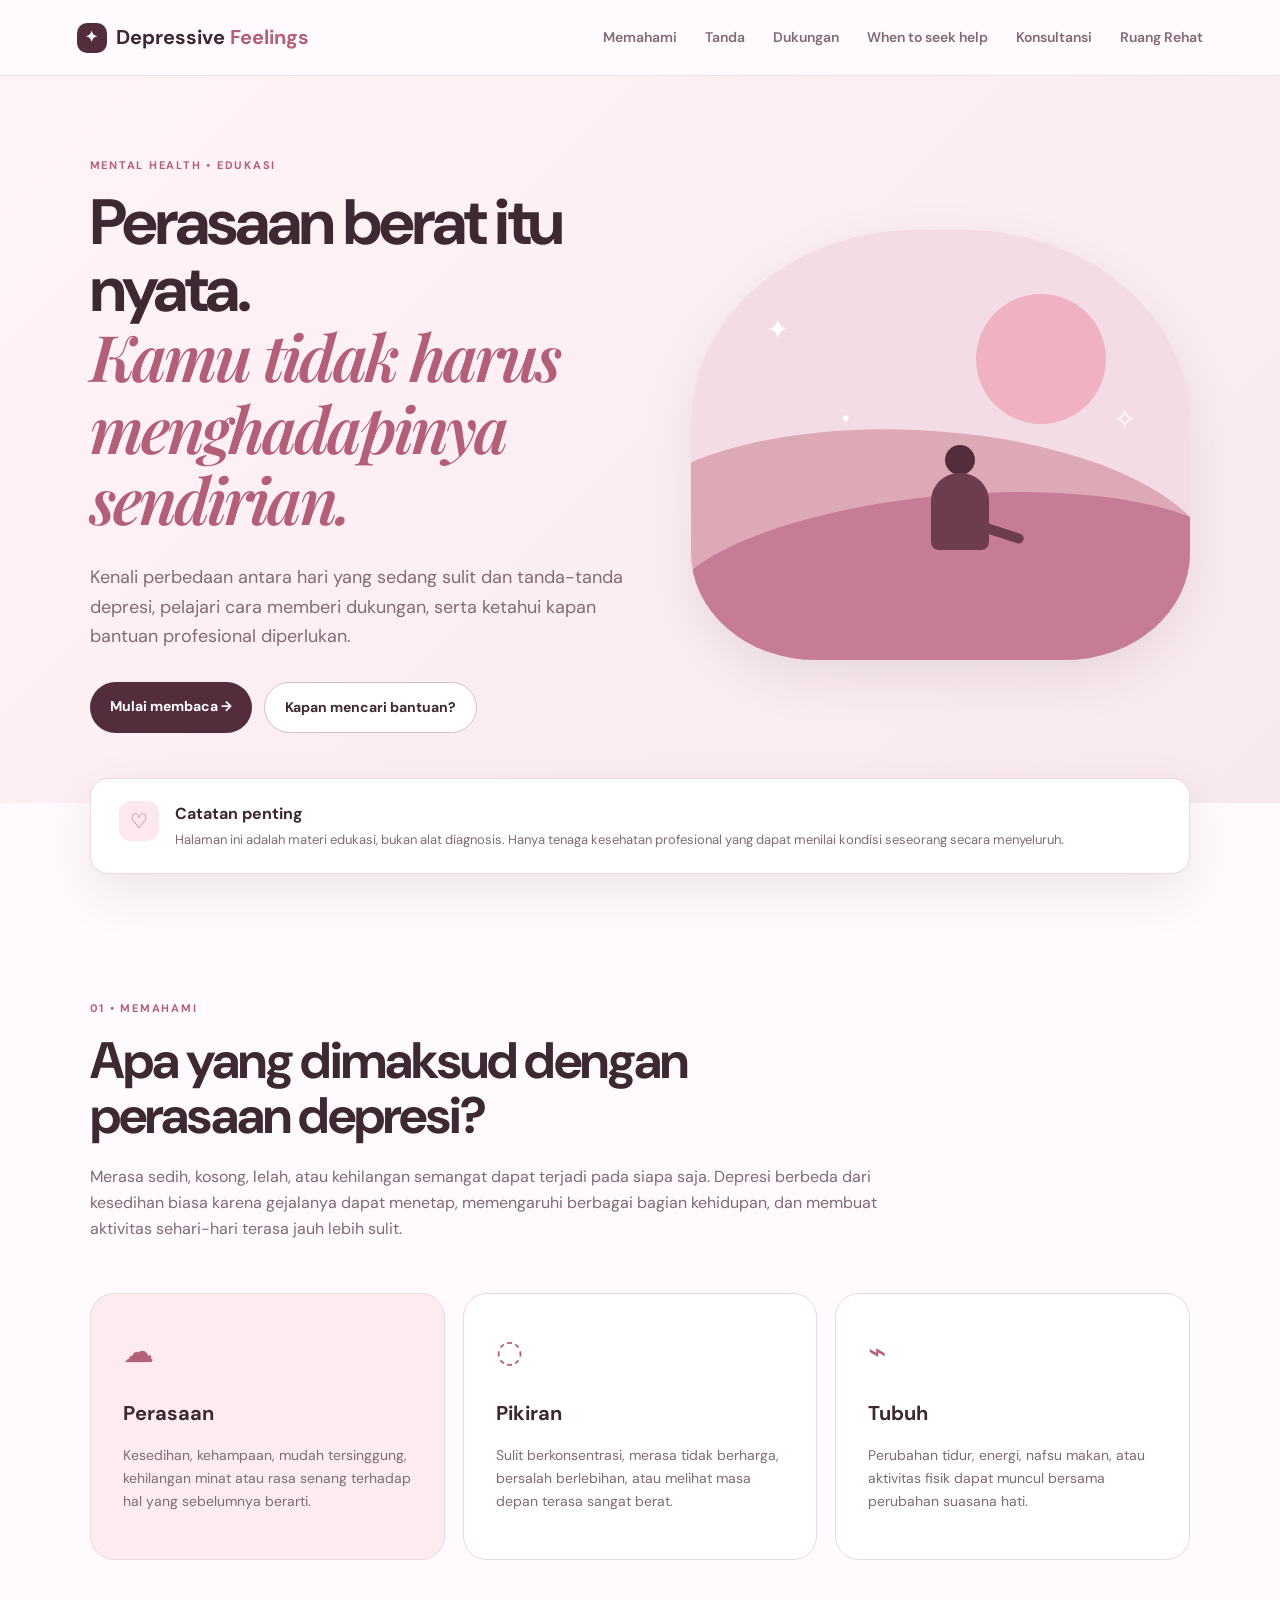
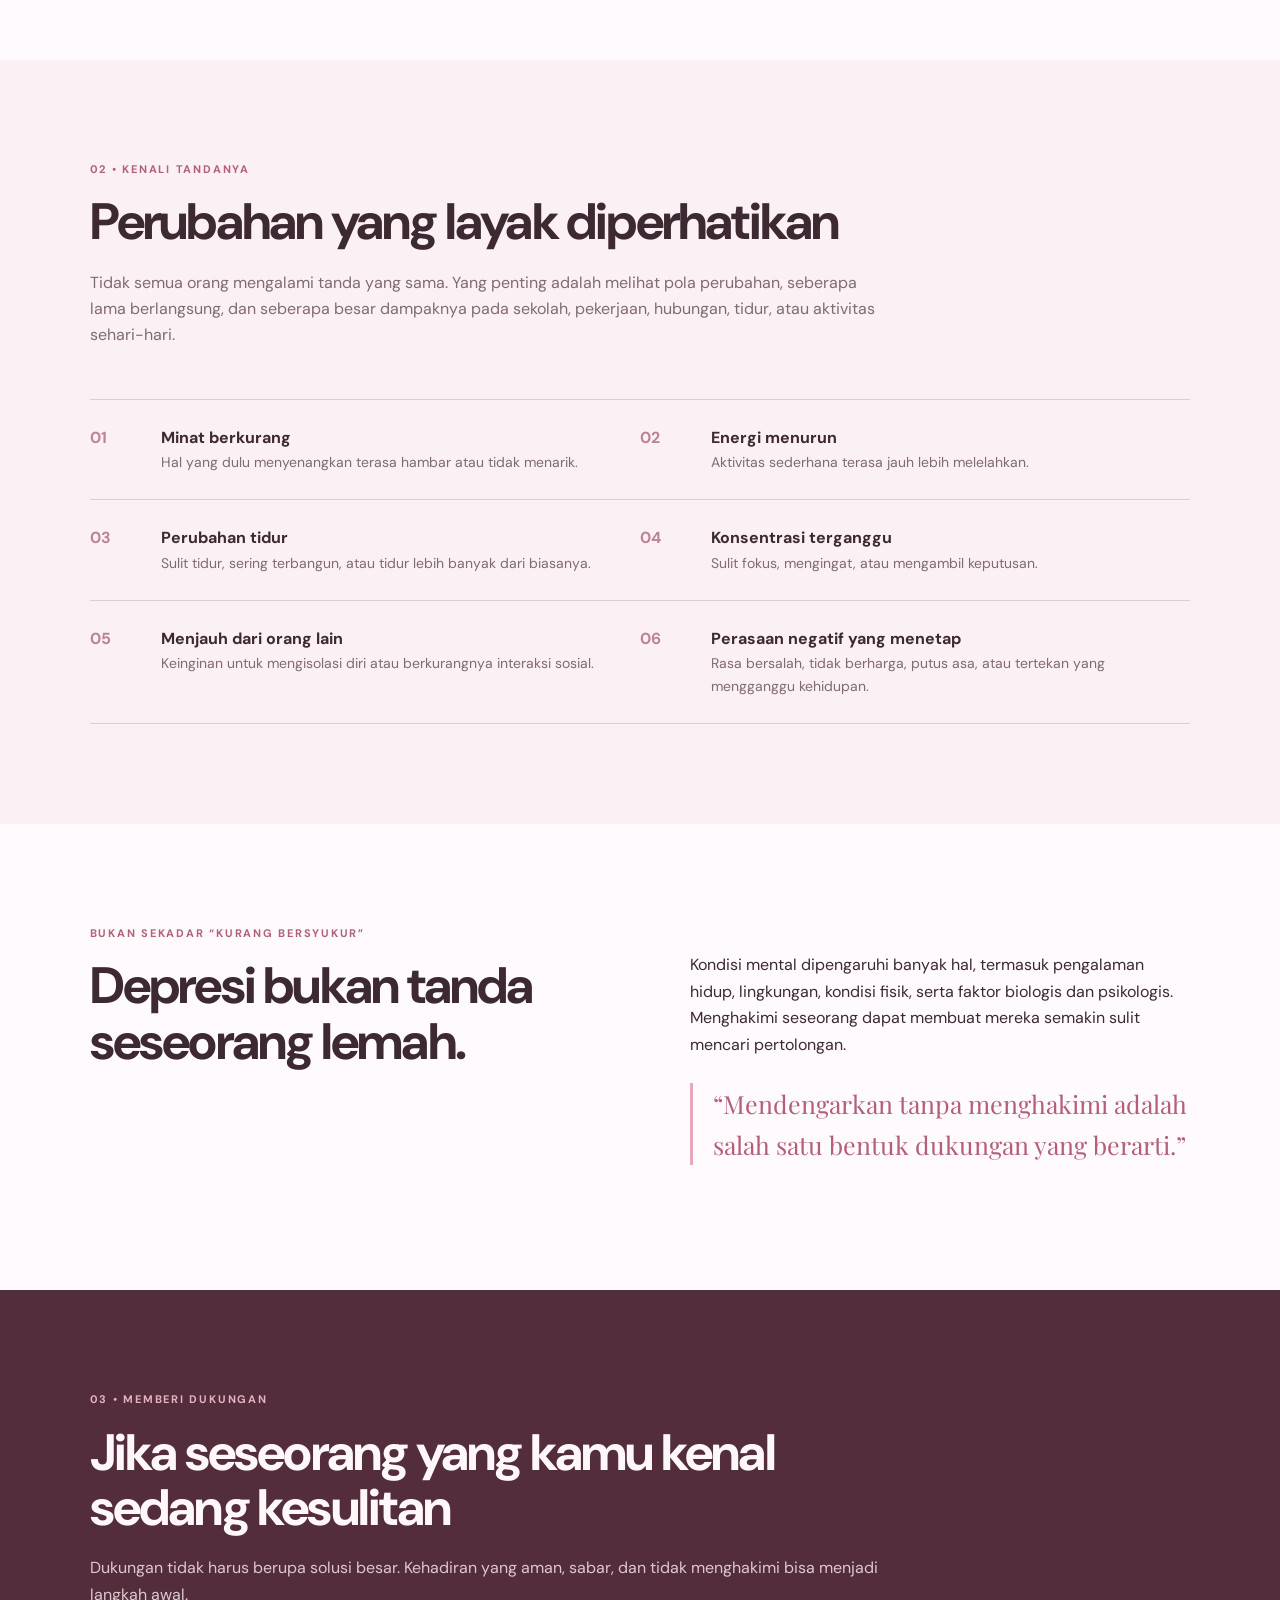
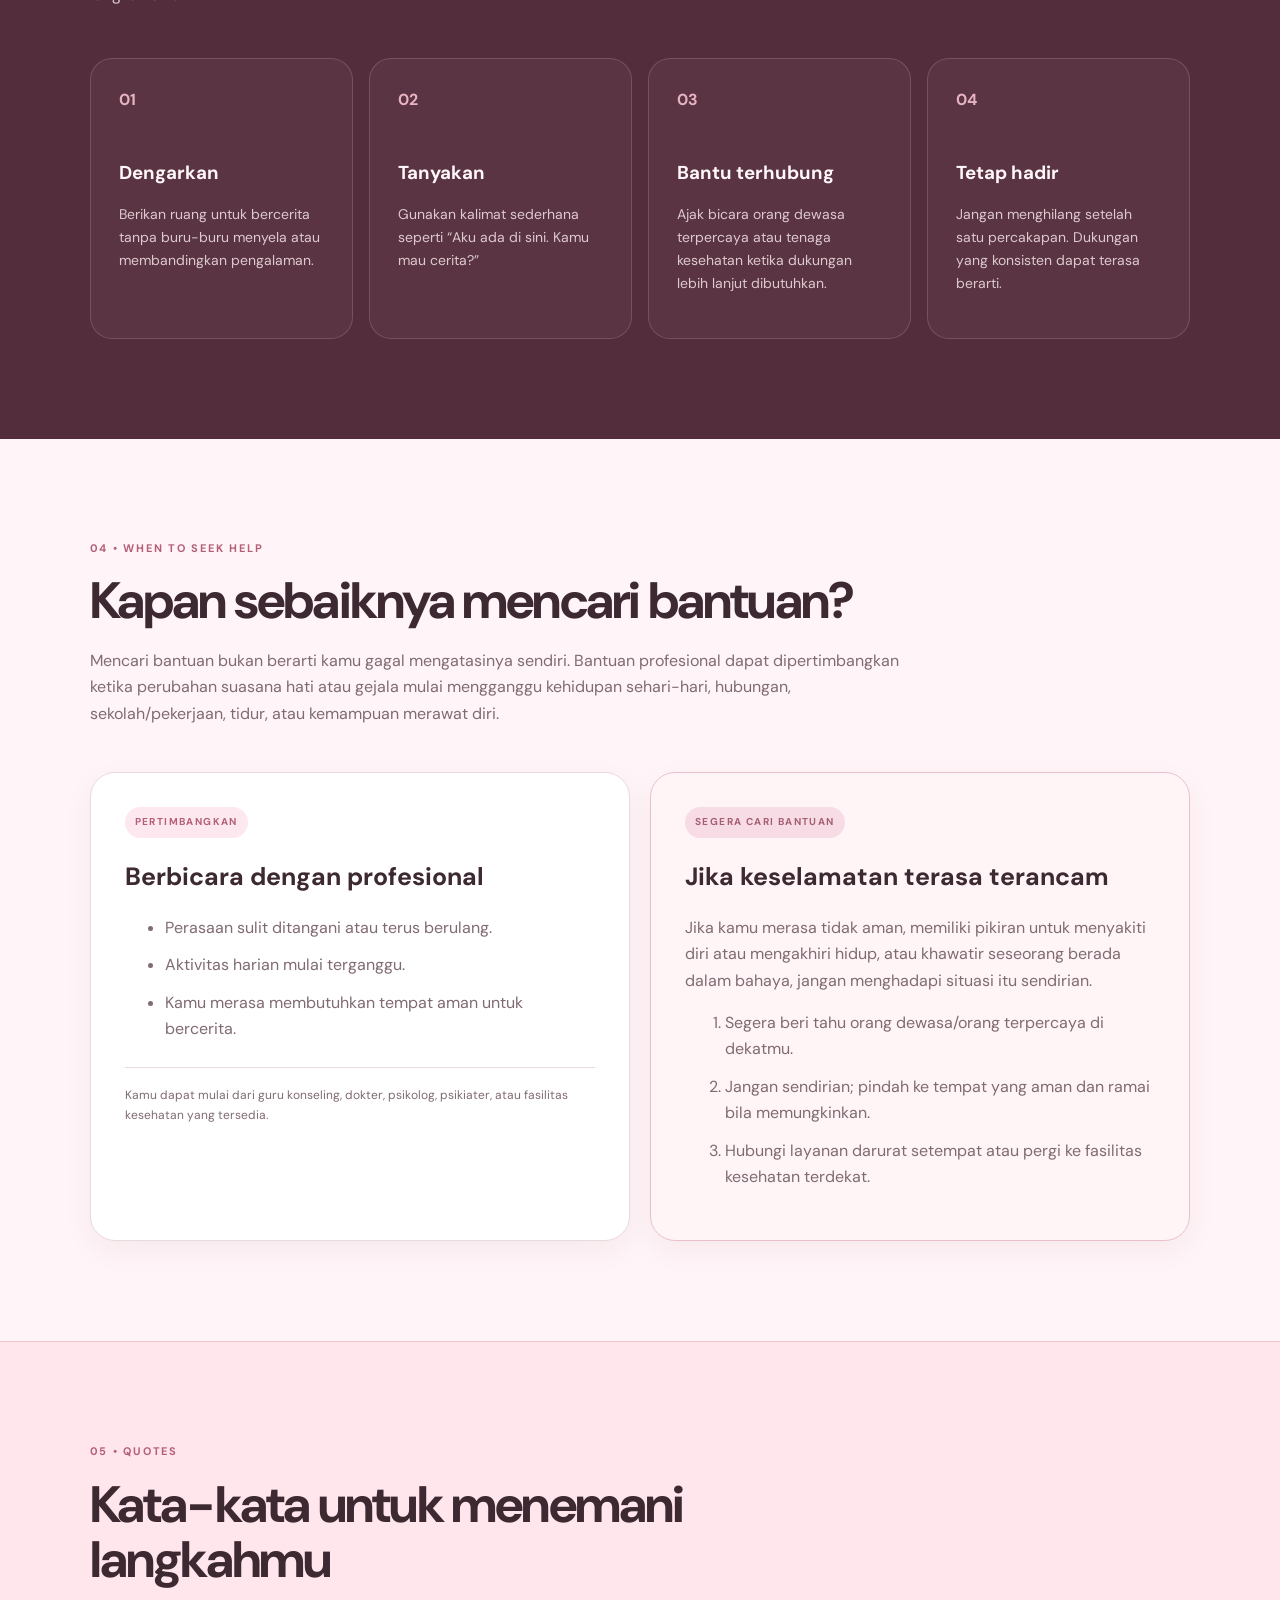
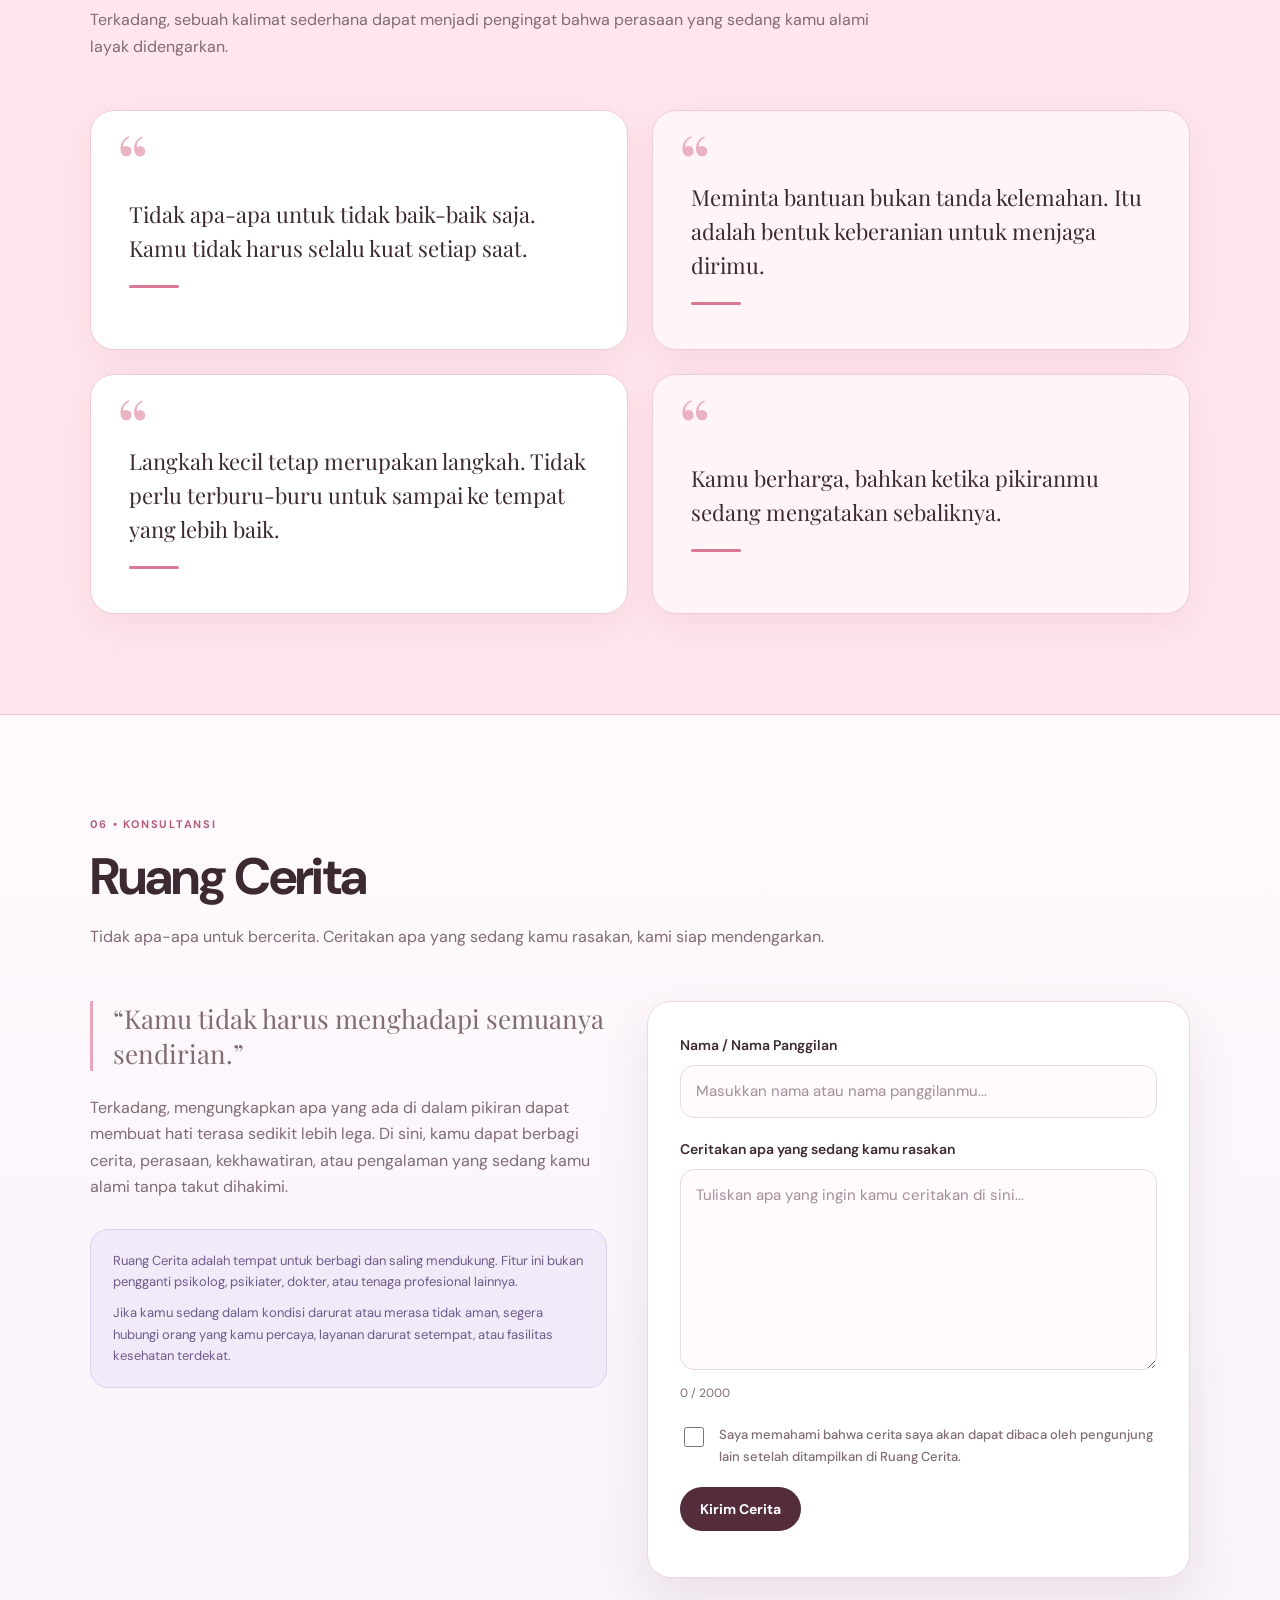
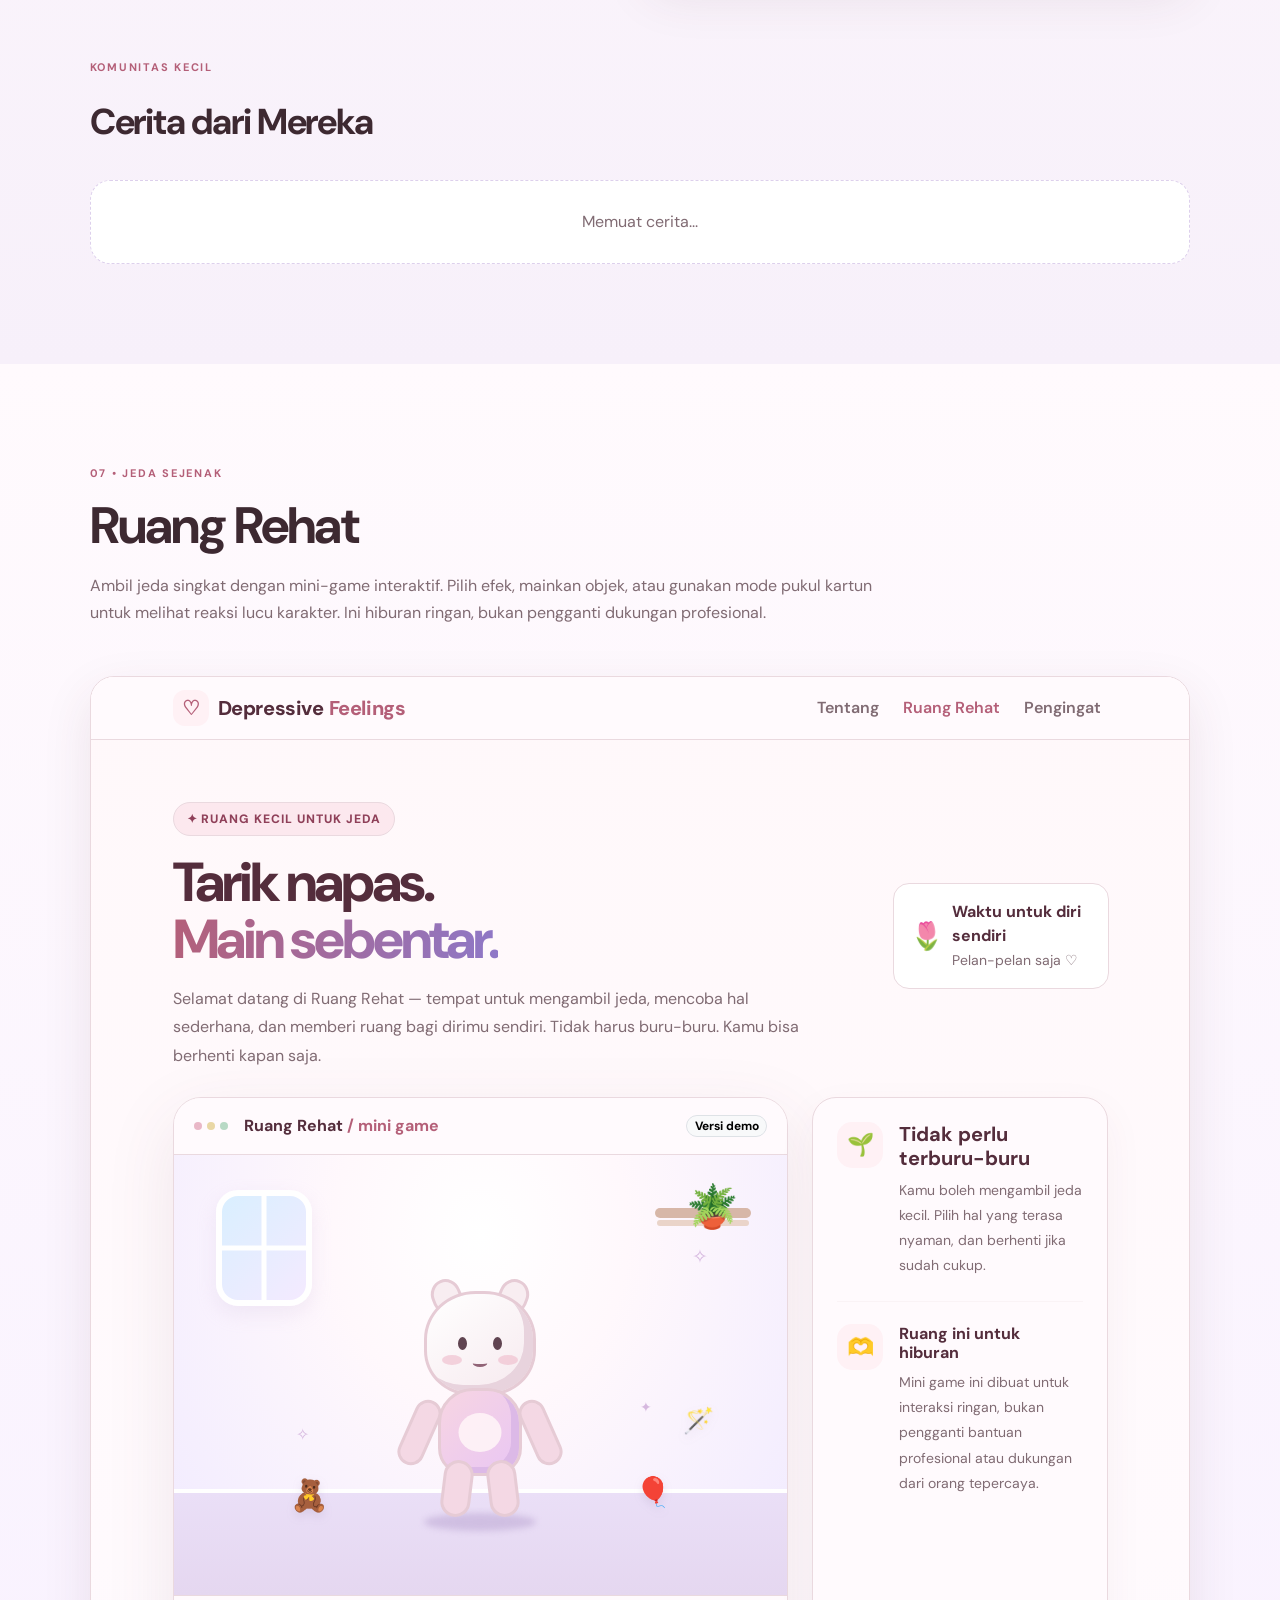
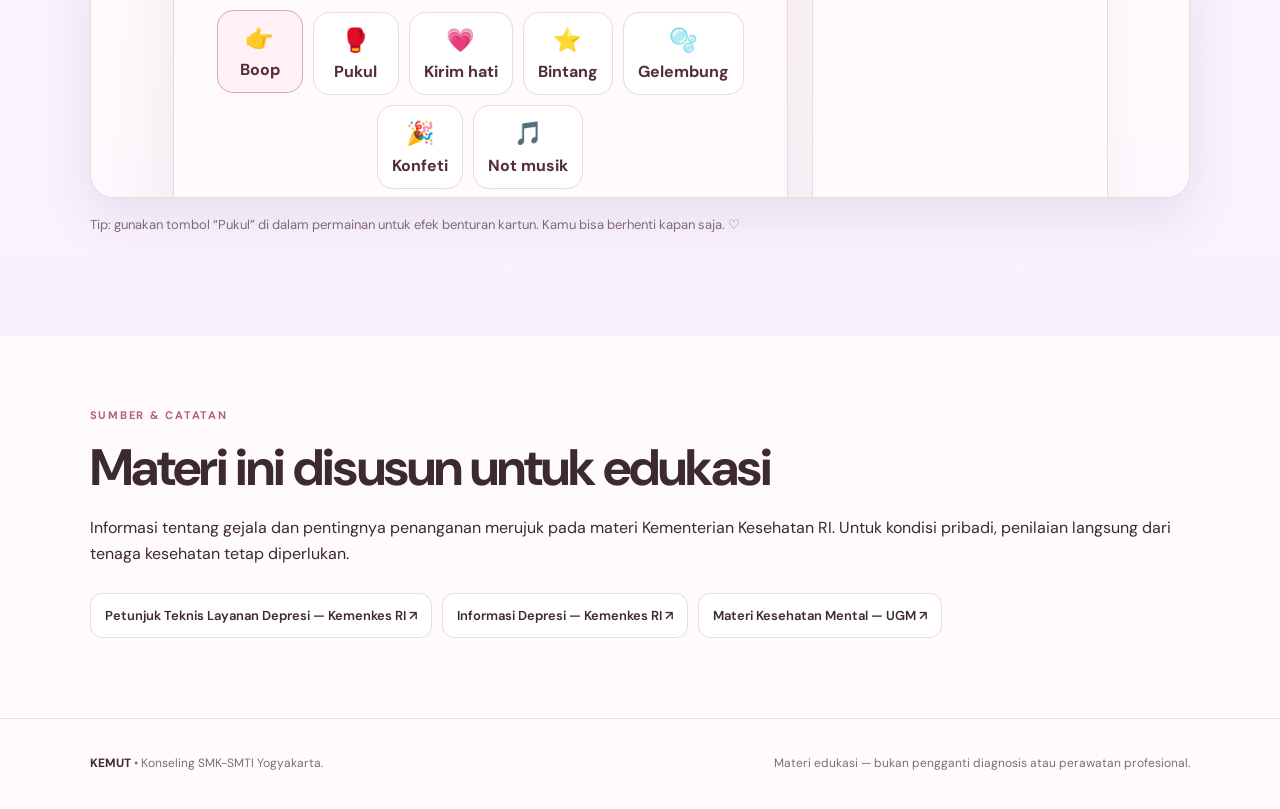
==== commit 4006b486: "Add files via upload" ====
--- a/index.html
+++ b/index.html
@@ -207,7 +207,329 @@
         <p>Ambil jeda singkat dengan mini-game interaktif. Pilih efek, mainkan objek, atau gunakan mode pukul kartun untuk melihat reaksi lucu karakter. Ini hiburan ringan, bukan pengganti dukungan profesional.</p>
       </div>
       <div class="rest-game-frame">
-        <iframe src="ruang-rehat.html" title="Mini-game Ruang Rehat" loading="lazy" allow="autoplay" referrerpolicy="strict-origin-when-cross-origin"></iframe>
+        <iframe srcdoc="&lt;!doctype html&gt;
+&lt;html lang=&quot;id&quot;&gt;
+&lt;head&gt;
+  &lt;meta charset=&quot;utf-8&quot;&gt;
+  &lt;meta name=&quot;viewport&quot; content=&quot;width=device-width, initial-scale=1&quot;&gt;
+  &lt;title&gt;Ruang Rehat — Depressive Feelings&lt;/title&gt;
+  &lt;!-- Bootstrap 5 --&gt;
+  &lt;link href=&quot;https://cdn.jsdelivr.net/npm/bootstrap@5.3.3/dist/css/bootstrap.min.css&quot; rel=&quot;stylesheet&quot;&gt;
+  &lt;link rel=&quot;preconnect&quot; href=&quot;https://fonts.googleapis.com&quot;&gt;
+  &lt;link rel=&quot;preconnect&quot; href=&quot;https://fonts.gstatic.com&quot; crossorigin&gt;
+  &lt;link href=&quot;https://fonts.googleapis.com/css2?family=DM+Sans:wght@400;500;600;700;800&amp;display=swap&quot; rel=&quot;stylesheet&quot;&gt;
+  &lt;style&gt;
+    :root{--ink:#542d3c;--pink:#b45f78;--pink-dark:#8f4059;--blush:#fff1f5;--lav:#eee9ff;--cream:#fffafd;--line:#ead9df;--muted:#806b73;--sage:#d9eadf}
+    *{box-sizing:border-box}
+    body{margin:0;background:linear-gradient(180deg,#fff8fa 0%,#fffafd 48%,#f8f5ff 100%);font-family:&quot;DM Sans&quot;,sans-serif;color:var(--ink)}
+    .navbar{background:rgba(255,250,253,.9);backdrop-filter:blur(12px);border-bottom:1px solid var(--line)}
+    .brand-mark{display:inline-grid;place-items:center;width:36px;height:36px;border-radius:12px;background:var(--blush);color:var(--pink);font-size:20px;margin-right:9px}
+    .navbar-brand{font-weight:800;color:var(--ink)!important;letter-spacing:-.4px}
+    .nav-link{color:var(--muted);font-weight:600}
+    .nav-link.active,.nav-link:hover{color:var(--pink)!important}
+    .hero{padding:62px 0 26px}
+    .eyebrow{display:inline-flex;align-items:center;gap:8px;background:#fce8ee;color:var(--pink-dark);border:1px solid var(--line);border-radius:999px;padding:7px 13px;font-size:.76rem;font-weight:800;letter-spacing:.08em;text-transform:uppercase}
+    h1{font-size:clamp(2.2rem,5vw,4rem);line-height:1.04;letter-spacing:-.055em;font-weight:800;margin:18px 0 16px}
+    .gradient-text{background:linear-gradient(100deg,var(--pink),#8e78c8);-webkit-background-clip:text;background-clip:text;color:transparent}
+    .lead-copy{color:var(--muted);max-width:650px;line-height:1.8}
+    .game-shell{background:rgba(255,255,255,.82);border:1px solid var(--line);border-radius:28px;box-shadow:0 22px 70px rgba(111,62,81,.10);overflow:hidden}
+    .game-topbar{padding:16px 20px;border-bottom:1px solid var(--line);display:flex;align-items:center;justify-content:space-between;gap:12px;background:rgba(255,250,253,.9)}
+    .dots{display:flex;gap:5px}.dots span{height:8px;width:8px;border-radius:50%;background:#e9b7c7}.dots span:nth-child(2){background:#e9d7a5}.dots span:nth-child(3){background:#b8d9c5}
+    .game-stage{position:relative;min-height:440px;overflow:hidden;isolation:isolate;background:radial-gradient(ellipse at 50% 18%,#fff 0%,#fff8fc 34%,#f0eaff 100%)}
+    .star{position:absolute;color:#d6b8df;animation:twinkle 2.8s ease-in-out infinite}
+    .star.s1{left:10%;top:14%;font-size:24px}.star.s2{right:13%;top:20%;font-size:19px;animation-delay:.7s}.star.s3{right:22%;top:55%;font-size:14px;animation-delay:1.2s}.star.s4{left:20%;top:61%;font-size:16px;animation-delay:.3s}
+    @keyframes twinkle{0%,100%{opacity:.45;transform:scale(.85)}50%{opacity:1;transform:scale(1.18)}}
+    .window{position:absolute;left:7%;top:8%;width:96px;height:116px;border:6px solid #fff;border-radius:22px;background:linear-gradient(135deg,#d9efff,#f4eaff);box-shadow:0 8px 20px #c6b3d833}
+    .window:before,.window:after{content:&quot;&quot;;position:absolute;background:#fff}.window:before{width:5px;height:100%;left:50%;top:0;transform:translateX(-50%)}.window:after{height:5px;width:100%;top:50%;left:0;transform:translateY(-50%)}
+    .shelf{position:absolute;right:6%;top:12%;width:96px;height:10px;background:#d7b7a8;border-radius:5px;box-shadow:0 10px 0 -2px #ead4c9}
+    .plant{position:absolute;right:8%;top:0;font-size:42px;transform:translateY(20px)}
+    .floor{position:absolute;bottom:0;left:0;right:0;height:24%;background:linear-gradient(180deg,#eadff7,#e5d7f0);border-top:4px solid #fff}
+    .rug{position:absolute;bottom:6%;left:50%;transform:translateX(-50%);width:min(390px,70%);height:50px;border-radius:50%;background:#d7c8ee;opacity:.8}
+    .buddy-wrap{position:absolute;left:50%;bottom:15%;transform:translateX(-50%);width:160px;height:250px;touch-action:none;cursor:grab;user-select:none;transition:filter .2s}
+    .buddy-wrap:active{cursor:grabbing}
+    .buddy-wrap.wobble{animation:wobble .42s ease}
+    @keyframes wobble{0%,100%{transform:translateX(-50%) rotate(0)}25%{transform:translateX(calc(-50% - 9px)) rotate(-7deg)}55%{transform:translateX(calc(-50% + 7px)) rotate(6deg)}80%{transform:translateX(calc(-50% - 3px)) rotate(-3deg)}}
+    .buddy-shadow{position:absolute;bottom:-2px;left:24px;width:112px;height:18px;border-radius:50%;background:#9e84bd55;filter:blur(3px)}
+    .buddy{position:absolute;inset:0}
+    .buddy-head{position:absolute;top:12px;left:24px;width:112px;height:105px;border-radius:46% 46% 43% 43%;background:linear-gradient(145deg,#fff 0%,#f6e9ee 100%);border:3px solid #e6cbd5;box-shadow:inset -9px -8px 0 #e8d3dd}
+    .ear{position:absolute;top:0;width:30px;height:32px;background:#f8edf1;border:3px solid #e6cbd5;border-radius:50% 50% 35% 35%;z-index:-1}.ear.left{left:31px;transform:rotate(-22deg)}.ear.right{right:31px;transform:rotate(22deg)}
+    .eye{position:absolute;top:43px;width:9px;height:13px;border-radius:50%;background:#604451}.eye.left{left:31px}.eye.right{right:31px}
+    .cheek{position:absolute;top:61px;width:20px;height:10px;border-radius:50%;background:#efb9ca99}.cheek.left{left:15px}.cheek.right{right:15px}
+    .mouth{position:absolute;top:65px;left:50%;width:15px;height:8px;border-bottom:3px solid #916477;border-radius:0 0 50% 50%;transform:translateX(-50%)}
+    .body-shape{position:absolute;top:109px;left:38px;width:84px;height:88px;border-radius:35px 35px 28px 28px;background:linear-gradient(135deg,#f7d5e2,#e9c6f4);border:3px solid #e6cbd5;box-shadow:inset -8px -6px 0 #dcb9e7}
+    .belly{position:absolute;left:50%;top:22px;transform:translateX(-50%);width:43px;height:39px;background:#fff4f8;border-radius:50%;opacity:.9}
+    .arm{position:absolute;top:122px;width:27px;height:69px;border-radius:20px;background:#f4d8e4;border:3px solid #e6cbd5;transform-origin:top center}.arm.left{left:20px;transform:rotate(24deg)}.arm.right{right:20px;transform:rotate(-24deg)}
+    .leg{position:absolute;top:181px;width:30px;height:57px;border-radius:18px;background:#f4d8e4;border:3px solid #e6cbd5}.leg.left{left:42px;transform:rotate(7deg)}.leg.right{right:42px;transform:rotate(-7deg)}
+    .tool-tray{display:flex;gap:10px;justify-content:center;flex-wrap:wrap;padding:16px;background:#fffafd;border-top:1px solid var(--line)}
+    .tool-btn{border:1px solid var(--line);background:white;border-radius:16px;padding:10px 14px;color:var(--ink);font-weight:700;transition:.2s;min-width:86px}
+    .tool-btn:hover,.tool-btn.active{background:var(--blush);border-color:#dca5b7;transform:translateY(-2px)}
+    .tool-btn .emoji{display:block;font-size:23px;margin-bottom:3px}
+    .game-options{display:flex;gap:8px;align-items:center;flex-wrap:wrap;padding:12px 16px;background:#fffafd;border-top:1px solid var(--line)}
+    .option-label{font-size:.78rem;font-weight:800;color:var(--muted);text-transform:uppercase;letter-spacing:.06em}
+    .mini-select{border:1px solid var(--line);border-radius:999px;padding:7px 11px;background:#fff;color:var(--ink);font-size:.85rem;font-weight:600}
+    .inventory{display:flex;gap:8px;flex-wrap:wrap;padding:14px 16px;background:#fff;border-top:1px solid var(--line)}
+    .inventory-btn{border:1px solid var(--line);background:#fff;border-radius:13px;padding:8px 11px;font-size:.84rem;font-weight:700;color:var(--ink)}
+    .inventory-btn:hover{background:#f4efff}
+    .inventory-btn.active{border-color:#bba9e7;background:#f4efff}
+    .game-stage.theme-sunset{background:radial-gradient(ellipse at 50% 18%,#fff 0%,#fff3e9 34%,#f7dff0 100%)}
+    .game-stage.theme-ocean{background:radial-gradient(ellipse at 50% 18%,#fff 0%,#e9f8ff 34%,#d9e9ff 100%)}
+    .game-stage.theme-night{background:radial-gradient(ellipse at 50% 18%,#f7f2ff 0%,#e7e0ff 34%,#c9c1ed 100%)}
+    .game-stage.theme-garden{background:radial-gradient(ellipse at 50% 18%,#fff 0%,#f1ffef 34%,#dcefe1 100%)}
+    .buddy-wrap.party{animation:partyHop .55s ease}
+    @keyframes partyHop{0%,100%{translate:0 0}35%{translate:0 -28px}65%{translate:0 -8px}}
+    .buddy-wrap.spin{animation:spinBuddy .6s ease}
+    @keyframes spinBuddy{0%{rotate:0}100%{rotate:360deg}}
+    .buddy-wrap.squash{animation:squashBuddy .42s ease}
+    @keyframes squashBuddy{0%,100%{scale:1}45%{scale:1.18 .76}75%{scale:.92 1.08}}
+    .stage-prop{position:absolute;z-index:3;cursor:pointer;user-select:none;touch-action:manipulation;filter:drop-shadow(0 4px 5px #725b8a22);transition:transform .2s}
+    .stage-prop:hover{transform:scale(1.15) rotate(-8deg)}
+    .stage-prop.used{animation:propPop .45s ease}
+    @keyframes propPop{0%,100%{scale:1}50%{scale:1.45;rotate:15deg}}
+    .challenge-banner{font-size:.82rem;font-weight:700;color:#6e5a9c;background:#f5f0ff;border-radius:12px;padding:9px 12px}
+    .game-stage .floor{transition:background .25s}
+    .control-row{display:flex;gap:10px;align-items:center;justify-content:space-between;padding:13px 18px;background:#fff;border-top:1px solid var(--line);flex-wrap:wrap}
+    .score-pill{border-radius:999px;padding:8px 13px;background:#f5f0ff;color:#6e5a9c;font-weight:800;font-size:.86rem}
+    .btn-soft{background:var(--pink);border-color:var(--pink);color:#fff;font-weight:700}.btn-soft:hover{background:var(--pink-dark);border-color:var(--pink-dark);color:#fff}
+    .side-card{height:100%;border:1px solid var(--line);border-radius:24px;background:#fffafd;box-shadow:0 14px 40px #6f3e510d}
+    .icon-bubble{width:46px;height:46px;display:grid;place-items:center;border-radius:15px;background:var(--blush);font-size:22px;flex-shrink:0}
+    .note-card{background:linear-gradient(135deg,#fff2f6,#f2edff);border:1px solid var(--line);border-radius:20px}
+    .footer{border-top:1px solid var(--line);color:var(--muted);font-size:.85rem}
+    .toast-note{position:absolute;top:18px;left:50%;transform:translateX(-50%) translateY(-10px);opacity:0;background:#fff;border:1px solid var(--line);box-shadow:0 8px 25px #542d3c16;padding:9px 14px;border-radius:999px;font-size:.85rem;font-weight:700;transition:.25s;pointer-events:none;white-space:nowrap;z-index:5}
+    .toast-note.show{opacity:1;transform:translateX(-50%) translateY(0)}
+    .float-item{position:absolute;font-size:32px;z-index:4;pointer-events:none;animation:floatUp .85s ease-out forwards}
+    @keyframes floatUp{0%{opacity:0;transform:translateY(0) scale(.6) rotate(0)}20%{opacity:1}100%{opacity:0;transform:translateY(-95px) scale(1.25) rotate(25deg)}}
+    @media(max-width:767px){.hero{padding-top:42px}.game-stage{min-height:390px}.buddy-wrap{transform:translateX(-50%) scale(.88);transform-origin:bottom center}.window{width:70px;height:88px}.plant{font-size:32px}.game-topbar{padding:13px}.tool-btn{min-width:74px;padding:8px 10px;font-size:.8rem}.tool-btn .emoji{font-size:20px}}
+    @media(prefers-reduced-motion:reduce){*,*::before,*::after{animation-duration:.01ms!important;transition-duration:.01ms!important;scroll-behavior:auto!important}}
+
+    .buddy-wrap.punch-reaction{animation:punchReaction .38s cubic-bezier(.2,.8,.2,1)}
+    @keyframes punchReaction{0%{transform:translateX(-50%) rotate(0) scale(1)}18%{transform:translateX(calc(-50% + 22px)) rotate(13deg) scale(1.04,.94)}42%{transform:translateX(calc(-50% - 18px)) rotate(-12deg) scale(.96,1.05)}68%{transform:translateX(calc(-50% + 8px)) rotate(5deg)}100%{transform:translateX(-50%) rotate(0) scale(1)}}
+    .buddy-wrap.punch-reaction .arm.left{animation:armPunch .38s ease}
+    .buddy-wrap.punch-reaction .arm.right{animation:armPunch .38s ease reverse}
+    @keyframes armPunch{0%,100%{rotate:0deg}35%{rotate:35deg}}
+    .impact-flash{position:absolute;z-index:8;pointer-events:none;font-size:clamp(28px,5vw,48px);font-weight:900;color:#b45f78;text-shadow:0 3px 0 #fff;animation:impactFlash .55s ease-out forwards}
+    @keyframes impactFlash{0%{opacity:0;transform:translate(-50%,-50%) scale(.25) rotate(-18deg)}35%{opacity:1;transform:translate(-50%,-50%) scale(1.2) rotate(8deg)}100%{opacity:0;transform:translate(-50%,-85%) scale(.8) rotate(14deg)}}
+  &lt;/style&gt;
+&lt;/head&gt;
+&lt;body&gt;
+&lt;nav class=&quot;navbar navbar-expand-lg sticky-top&quot;&gt;
+  &lt;div class=&quot;container&quot;&gt;
+    &lt;a class=&quot;navbar-brand d-flex align-items-center&quot; href=&quot;#top&quot;&gt;&lt;span class=&quot;brand-mark&quot;&gt;♡&lt;/span&gt;Depressive &lt;span style=&quot;color:var(--pink);margin-left:5px&quot;&gt;Feelings&lt;/span&gt;&lt;/a&gt;
+    &lt;button class=&quot;navbar-toggler&quot; type=&quot;button&quot; data-bs-toggle=&quot;collapse&quot; data-bs-target=&quot;#mainNav&quot; aria-controls=&quot;mainNav&quot; aria-expanded=&quot;false&quot; aria-label=&quot;Buka navigasi&quot;&gt;&lt;span class=&quot;navbar-toggler-icon&quot;&gt;&lt;/span&gt;&lt;/button&gt;
+    &lt;div class=&quot;collapse navbar-collapse&quot; id=&quot;mainNav&quot;&gt;
+      &lt;div class=&quot;navbar-nav ms-auto align-items-lg-center gap-lg-2&quot;&gt;
+        &lt;a class=&quot;nav-link&quot; href=&quot;#about&quot;&gt;Tentang&lt;/a&gt;&lt;a class=&quot;nav-link active&quot; href=&quot;#game&quot;&gt;Ruang Rehat&lt;/a&gt;&lt;a class=&quot;nav-link&quot; href=&quot;#care&quot;&gt;Pengingat&lt;/a&gt;
+      &lt;/div&gt;
+    &lt;/div&gt;
+  &lt;/div&gt;
+&lt;/nav&gt;
+
+&lt;header class=&quot;hero&quot; id=&quot;top&quot;&gt;
+  &lt;div class=&quot;container&quot;&gt;
+    &lt;div class=&quot;row align-items-center g-4&quot;&gt;
+      &lt;div class=&quot;col-lg-9&quot;&gt;
+        &lt;span class=&quot;eyebrow&quot;&gt;✦ Ruang kecil untuk jeda&lt;/span&gt;
+        &lt;h1&gt;Tarik napas.&lt;br&gt;&lt;span class=&quot;gradient-text&quot;&gt;Main sebentar.&lt;/span&gt;&lt;/h1&gt;
+        &lt;p class=&quot;lead-copy mb-0&quot;&gt;Selamat datang di Ruang Rehat — tempat untuk mengambil jeda, mencoba hal sederhana, dan memberi ruang bagi dirimu sendiri. Tidak harus buru-buru. Kamu bisa berhenti kapan saja.&lt;/p&gt;
+      &lt;/div&gt;
+      &lt;div class=&quot;col-lg-3 text-lg-end&quot;&gt;&lt;div class=&quot;d-inline-flex align-items-center gap-2 p-3 rounded-4&quot; style=&quot;background:#fff;border:1px solid var(--line)&quot;&gt;&lt;span style=&quot;font-size:27px&quot;&gt;🌷&lt;/span&gt;&lt;div class=&quot;text-start&quot;&gt;&lt;div class=&quot;fw-bold&quot;&gt;Waktu untuk diri sendiri&lt;/div&gt;&lt;small style=&quot;color:var(--muted)&quot;&gt;Pelan-pelan saja ♡&lt;/small&gt;&lt;/div&gt;&lt;/div&gt;&lt;/div&gt;
+    &lt;/div&gt;
+  &lt;/div&gt;
+&lt;/header&gt;
+
+&lt;main class=&quot;container pb-5&quot; id=&quot;game&quot;&gt;
+  &lt;div class=&quot;row g-4&quot;&gt;
+    &lt;div class=&quot;col-lg-8&quot;&gt;
+      &lt;section class=&quot;game-shell&quot; aria-label=&quot;Permainan interaktif Ruang Rehat&quot;&gt;
+        &lt;div class=&quot;game-topbar&quot;&gt;&lt;div class=&quot;d-flex align-items-center gap-3&quot;&gt;&lt;div class=&quot;dots&quot;&gt;&lt;span&gt;&lt;/span&gt;&lt;span&gt;&lt;/span&gt;&lt;span&gt;&lt;/span&gt;&lt;/div&gt;&lt;strong&gt;Ruang Rehat &lt;span style=&quot;color:var(--pink)&quot;&gt;/ mini game&lt;/span&gt;&lt;/strong&gt;&lt;/div&gt;&lt;span class=&quot;badge rounded-pill text-bg-light border&quot;&gt;Versi demo&lt;/span&gt;&lt;/div&gt;
+        &lt;div class=&quot;game-stage&quot; id=&quot;stage&quot; aria-label=&quot;Area permainan&quot;&gt;
+          &lt;span class=&quot;star s1&quot;&gt;✦&lt;/span&gt;&lt;span class=&quot;star s2&quot;&gt;✧&lt;/span&gt;&lt;span class=&quot;star s3&quot;&gt;✦&lt;/span&gt;&lt;span class=&quot;star s4&quot;&gt;✧&lt;/span&gt;
+          &lt;div class=&quot;window&quot;&gt;&lt;/div&gt;&lt;div class=&quot;shelf&quot;&gt;&lt;/div&gt;&lt;div class=&quot;plant&quot;&gt;🪴&lt;/div&gt;
+          &lt;div class=&quot;rug&quot;&gt;&lt;/div&gt;&lt;div class=&quot;floor&quot;&gt;&lt;/div&gt;
+          &lt;button class=&quot;stage-prop&quot; style=&quot;left:18%;bottom:17%;font-size:31px;background:none;border:0&quot; data-prop=&quot;🧸&quot; aria-label=&quot;Mainkan boneka kecil&quot;&gt;🧸&lt;/button&gt;
+          &lt;button class=&quot;stage-prop&quot; style=&quot;right:18%;bottom:18%;font-size:29px;background:none;border:0&quot; data-prop=&quot;🎈&quot; aria-label=&quot;Mainkan balon&quot;&gt;🎈&lt;/button&gt;
+          &lt;button class=&quot;stage-prop&quot; style=&quot;right:11%;bottom:35%;font-size:25px;background:none;border:0&quot; data-prop=&quot;🪄&quot; aria-label=&quot;Gunakan tongkat ajaib&quot;&gt;🪄&lt;/button&gt;
+          &lt;div class=&quot;toast-note&quot; id=&quot;toastNote&quot; role=&quot;status&quot; aria-live=&quot;polite&quot;&gt;Bagus, lanjutkan dengan santai ♡&lt;/div&gt;
+          &lt;div class=&quot;buddy-wrap&quot; id=&quot;buddy&quot; role=&quot;button&quot; tabindex=&quot;0&quot; aria-label=&quot;Boneka interaktif. Klik atau seret untuk bermain.&quot;&gt;
+            &lt;div class=&quot;buddy-shadow&quot;&gt;&lt;/div&gt;
+            &lt;div class=&quot;buddy&quot;&gt;
+              &lt;div class=&quot;ear left&quot;&gt;&lt;/div&gt;&lt;div class=&quot;ear right&quot;&gt;&lt;/div&gt;
+              &lt;div class=&quot;buddy-head&quot;&gt;&lt;span class=&quot;eye left&quot;&gt;&lt;/span&gt;&lt;span class=&quot;eye right&quot;&gt;&lt;/span&gt;&lt;span class=&quot;cheek left&quot;&gt;&lt;/span&gt;&lt;span class=&quot;cheek right&quot;&gt;&lt;/span&gt;&lt;span class=&quot;mouth&quot;&gt;&lt;/span&gt;&lt;/div&gt;
+              &lt;div class=&quot;arm left&quot;&gt;&lt;/div&gt;&lt;div class=&quot;arm right&quot;&gt;&lt;/div&gt;
+              &lt;div class=&quot;body-shape&quot;&gt;&lt;div class=&quot;belly&quot;&gt;&lt;/div&gt;&lt;/div&gt;
+              &lt;div class=&quot;leg left&quot;&gt;&lt;/div&gt;&lt;div class=&quot;leg right&quot;&gt;&lt;/div&gt;
+            &lt;/div&gt;
+          &lt;/div&gt;
+        &lt;/div&gt;
+        &lt;div class=&quot;tool-tray&quot; aria-label=&quot;Pilih interaksi&quot;&gt;
+          &lt;button class=&quot;tool-btn active&quot; data-tool=&quot;boop&quot; type=&quot;button&quot;&gt;&lt;span class=&quot;emoji&quot;&gt;👉&lt;/span&gt;Boop&lt;/button&gt;
+          &lt;button class=&quot;tool-btn punch-tool&quot; data-tool=&quot;punch&quot; type=&quot;button&quot;&gt;&lt;span class=&quot;emoji&quot;&gt;🥊&lt;/span&gt;Pukul&lt;/button&gt;
+          &lt;button class=&quot;tool-btn&quot; data-tool=&quot;heart&quot; type=&quot;button&quot;&gt;&lt;span class=&quot;emoji&quot;&gt;💗&lt;/span&gt;Kirim hati&lt;/button&gt;
+          &lt;button class=&quot;tool-btn&quot; data-tool=&quot;star&quot; type=&quot;button&quot;&gt;&lt;span class=&quot;emoji&quot;&gt;⭐&lt;/span&gt;Bintang&lt;/button&gt;
+          &lt;button class=&quot;tool-btn&quot; data-tool=&quot;bubble&quot; type=&quot;button&quot;&gt;&lt;span class=&quot;emoji&quot;&gt;🫧&lt;/span&gt;Gelembung&lt;/button&gt;
+          &lt;button class=&quot;tool-btn&quot; data-tool=&quot;confetti&quot; type=&quot;button&quot;&gt;&lt;span class=&quot;emoji&quot;&gt;🎉&lt;/span&gt;Konfeti&lt;/button&gt;
+          &lt;button class=&quot;tool-btn&quot; data-tool=&quot;music&quot; type=&quot;button&quot;&gt;&lt;span class=&quot;emoji&quot;&gt;🎵&lt;/span&gt;Not musik&lt;/button&gt;
+        &lt;/div&gt;
+        &lt;div class=&quot;game-options&quot;&gt;
+          &lt;span class=&quot;option-label&quot;&gt;Suasana&lt;/span&gt;
+          &lt;select class=&quot;mini-select&quot; id=&quot;roomTheme&quot; aria-label=&quot;Pilih suasana ruangan&quot;&gt;
+            &lt;option value=&quot;default&quot;&gt;Pastel Dream&lt;/option&gt;&lt;option value=&quot;sunset&quot;&gt;Sunset Peach&lt;/option&gt;&lt;option value=&quot;ocean&quot;&gt;Ocean Breeze&lt;/option&gt;&lt;option value=&quot;night&quot;&gt;Lavender Night&lt;/option&gt;&lt;option value=&quot;garden&quot;&gt;Mint Garden&lt;/option&gt;
+          &lt;/select&gt;
+          &lt;span class=&quot;option-label ms-sm-2&quot;&gt;Gerakan&lt;/span&gt;
+          &lt;select class=&quot;mini-select&quot; id=&quot;motionMode&quot; aria-label=&quot;Pilih gaya gerakan&quot;&gt;
+            &lt;option value=&quot;soft&quot;&gt;Lembut&lt;/option&gt;&lt;option value=&quot;bouncy&quot;&gt;Memantul&lt;/option&gt;&lt;option value=&quot;spin&quot;&gt;Berputar&lt;/option&gt;&lt;option value=&quot;squash&quot;&gt;Squishy&lt;/option&gt;
+          &lt;/select&gt;
+        &lt;/div&gt;
+        &lt;div class=&quot;inventory&quot; aria-label=&quot;Objek interaktif&quot;&gt;
+          &lt;span class=&quot;option-label align-self-center me-1&quot;&gt;Objek&lt;/span&gt;
+          &lt;button class=&quot;inventory-btn&quot; data-item=&quot;🧸&quot; type=&quot;button&quot;&gt;🧸 Boneka&lt;/button&gt;
+          &lt;button class=&quot;inventory-btn&quot; data-item=&quot;🎈&quot; type=&quot;button&quot;&gt;🎈 Balon&lt;/button&gt;
+          &lt;button class=&quot;inventory-btn&quot; data-item=&quot;🪄&quot; type=&quot;button&quot;&gt;🪄 Tongkat&lt;/button&gt;
+          &lt;button class=&quot;inventory-btn&quot; data-item=&quot;🌸&quot; type=&quot;button&quot;&gt;🌸 Bunga&lt;/button&gt;
+          &lt;button class=&quot;inventory-btn&quot; data-item=&quot;☁️&quot; type=&quot;button&quot;&gt;☁️ Awan&lt;/button&gt;
+        &lt;/div&gt;
+        &lt;div class=&quot;control-row&quot;&gt;
+          &lt;span class=&quot;score-pill&quot;&gt;✨ Interaksi: &lt;span id=&quot;score&quot;&gt;0&lt;/span&gt;&lt;/span&gt;
+          &lt;span class=&quot;challenge-banner&quot; id=&quot;challenge&quot;&gt;Misi: kumpulkan 5 interaksi ✨&lt;/span&gt;
+          &lt;div class=&quot;d-flex gap-2&quot;&gt;&lt;button class=&quot;btn btn-outline-secondary rounded-pill btn-sm&quot; id=&quot;soundBtn&quot; type=&quot;button&quot; aria-pressed=&quot;false&quot;&gt;🔇 Suara&lt;/button&gt;&lt;button class=&quot;btn btn-outline-secondary rounded-pill btn-sm&quot; id=&quot;resetBtn&quot; type=&quot;button&quot;&gt;Mulai ulang&lt;/button&gt;&lt;button class=&quot;btn btn-soft rounded-pill btn-sm&quot; id=&quot;surpriseBtn&quot; type=&quot;button&quot;&gt;Kejutan kecil ✦&lt;/button&gt;&lt;/div&gt;
+        &lt;/div&gt;
+      &lt;/section&gt;
+      &lt;p class=&quot;small mt-3 mb-0&quot; style=&quot;color:var(--muted)&quot;&gt;Cara bermain: pilih interaksi, lalu klik atau seret boneka. Coba tombol kejutan untuk animasi acak.&lt;/p&gt;
+    &lt;/div&gt;
+    &lt;aside class=&quot;col-lg-4&quot; id=&quot;care&quot;&gt;
+      &lt;div class=&quot;side-card p-4 mb-3&quot;&gt;
+        &lt;div class=&quot;d-flex gap-3 align-items-start&quot;&gt;&lt;div class=&quot;icon-bubble&quot;&gt;🌱&lt;/div&gt;&lt;div&gt;&lt;h2 class=&quot;h5 fw-bold mb-2&quot;&gt;Tidak perlu terburu-buru&lt;/h2&gt;&lt;p class=&quot;mb-0 small&quot; style=&quot;color:var(--muted);line-height:1.8&quot;&gt;Kamu boleh mengambil jeda kecil. Pilih hal yang terasa nyaman, dan berhenti jika sudah cukup.&lt;/p&gt;&lt;/div&gt;&lt;/div&gt;
+        &lt;hr style=&quot;border-color:var(--line);margin:22px 0&quot;&gt;
+        &lt;div class=&quot;d-flex gap-3 align-items-start&quot;&gt;&lt;div class=&quot;icon-bubble&quot;&gt;🫶&lt;/div&gt;&lt;div&gt;&lt;h2 class=&quot;h6 fw-bold mb-2&quot;&gt;Ruang ini untuk hiburan&lt;/h2&gt;&lt;p class=&quot;mb-0 small&quot; style=&quot;color:var(--muted);line-height:1.8&quot;&gt;Mini game ini dibuat untuk interaksi ringan, bukan pengganti bantuan profesional atau dukungan dari orang tepercaya.&lt;/p&gt;&lt;/div&gt;&lt;/div&gt;
+      &lt;/div&gt;
+      &lt;div class=&quot;note-card p-4&quot;&gt;
+        &lt;span class=&quot;eyebrow mb-3&quot;&gt;Pengingat lembut&lt;/span&gt;
+        &lt;p class=&quot;fs-5 fw-bold mb-2&quot;&gt;“Kamu tidak harus menyelesaikan semuanya hari ini.”&lt;/p&gt;
+        &lt;p class=&quot;small mb-0&quot; style=&quot;color:var(--muted)&quot;&gt;Satu langkah kecil tetap berarti. ♡&lt;/p&gt;
+      &lt;/div&gt;
+    &lt;/aside&gt;
+  &lt;/div&gt;
+&lt;/main&gt;
+
+&lt;section class=&quot;container pb-5&quot; id=&quot;about&quot;&gt;
+  &lt;div class=&quot;row&quot;&gt;&lt;div class=&quot;col-lg-8&quot;&gt;&lt;div class=&quot;p-4 p-md-5 rounded-4&quot; style=&quot;background:#fff;border:1px solid var(--line)&quot;&gt;&lt;h2 class=&quot;h4 fw-bold&quot;&gt;Tentang Ruang Rehat&lt;/h2&gt;&lt;p class=&quot;mb-0&quot; style=&quot;color:var(--muted);line-height:1.8&quot;&gt;Ruang Rehat adalah prototipe mini game ringan untuk memberi pengunjung aktivitas singkat di dalam website Depressive Feelings. Kamu bisa berinteraksi dengan karakter, melihat animasi kecil, dan kembali membaca materi kapan saja.&lt;/p&gt;&lt;/div&gt;&lt;/div&gt;&lt;/div&gt;
+&lt;/section&gt;
+&lt;footer class=&quot;footer py-4&quot;&gt;&lt;div class=&quot;container d-flex flex-column flex-md-row justify-content-between gap-2&quot;&gt;&lt;span&gt;♡ Depressive Feelings — Ruang Rehat&lt;/span&gt;&lt;span&gt;Hiburan ringan, jeda yang lembut.&lt;/span&gt;&lt;/div&gt;&lt;/footer&gt;
+
+&lt;script src=&quot;https://cdn.jsdelivr.net/npm/bootstrap@5.3.3/dist/js/bootstrap.bundle.min.js&quot;&gt;&lt;/script&gt;
+&lt;script&gt;
+(() =&gt; {
+  const stage = document.getElementById(&#x27;stage&#x27;);
+  const buddy = document.getElementById(&#x27;buddy&#x27;);
+  const scoreEl = document.getElementById(&#x27;score&#x27;);
+  const toast = document.getElementById(&#x27;toastNote&#x27;);
+  const challenge = document.getElementById(&#x27;challenge&#x27;);
+  const toolButtons = [...document.querySelectorAll(&#x27;[data-tool]&#x27;)];
+  const inventoryButtons = [...document.querySelectorAll(&#x27;[data-item]&#x27;)];
+  let score = 0, selected = &#x27;boop&#x27;, motion = &#x27;soft&#x27;, toastTimer, dragStart = null, soundOn = false, audioCtx;
+  const emojis = {boop:[&#x27;✨&#x27;,&#x27;💫&#x27;,&#x27;🌸&#x27;],punch:[&#x27;💥&#x27;,&#x27;🥊&#x27;,&#x27;⚡&#x27;,&#x27;✨&#x27;],heart:[&#x27;💗&#x27;,&#x27;💕&#x27;,&#x27;💖&#x27;,&#x27;💝&#x27;],star:[&#x27;⭐&#x27;,&#x27;✨&#x27;,&#x27;🌟&#x27;],bubble:[&#x27;🫧&#x27;,&#x27;○&#x27;,&#x27;◌&#x27;],confetti:[&#x27;🎉&#x27;,&#x27;🎊&#x27;,&#x27;✨&#x27;,&#x27;🌈&#x27;],music:[&#x27;🎵&#x27;,&#x27;🎶&#x27;,&#x27;🎼&#x27;]};
+  const messages = [&#x27;Pelan-pelan saja ♡&#x27;,&#x27;Satu jeda kecil untukmu 🌷&#x27;,&#x27;Terima kasih sudah mampir ✨&#x27;,&#x27;Semoga momen ini terasa ringan&#x27;];
+  function showToast(message) {
+    toast.textContent = message; toast.classList.add(&#x27;show&#x27;);
+    clearTimeout(toastTimer); toastTimer = setTimeout(() =&gt; toast.classList.remove(&#x27;show&#x27;), 1600);
+  }
+  function playTone(freq=520, duration=.09) {
+    if(!soundOn) return;
+    try {
+      audioCtx = audioCtx || new (window.AudioContext || window.webkitAudioContext)();
+      const osc=audioCtx.createOscillator(), gain=audioCtx.createGain();
+      osc.frequency.value=freq; osc.type=&#x27;sine&#x27;; gain.gain.value=.035;
+      osc.connect(gain); gain.connect(audioCtx.destination); osc.start();
+      gain.gain.exponentialRampToValueAtTime(.001,audioCtx.currentTime+duration);
+      osc.stop(audioCtx.currentTime+duration);
+    } catch(e) {}
+  }
+  function popEmoji(x,y,emoji) {
+    const r=stage.getBoundingClientRect(), el=document.createElement(&#x27;span&#x27;);
+    el.className=&#x27;float-item&#x27;; el.textContent=emoji;
+    el.style.left=(x-r.left-12)+&#x27;px&#x27;; el.style.top=(y-r.top-12)+&#x27;px&#x27;;
+    stage.appendChild(el); setTimeout(()=&gt;el.remove(),900);
+  }
+  function animateBuddy() {
+    buddy.classList.remove(&#x27;wobble&#x27;,&#x27;party&#x27;,&#x27;spin&#x27;,&#x27;squash&#x27;); void buddy.offsetWidth;
+    const klass = motion===&#x27;bouncy&#x27;?&#x27;party&#x27;:motion===&#x27;spin&#x27;?&#x27;spin&#x27;:motion===&#x27;squash&#x27;?&#x27;squash&#x27;:&#x27;wobble&#x27;;
+    buddy.classList.add(klass);
+  }
+  function updateChallenge() {
+    const target=5;
+    challenge.textContent=score&gt;=target?&#x27;Misi selesai! Hebat ✨&#x27;:`Misi: kumpulkan ${target-score} interaksi ✨`;
+    if(score&gt;=target &amp;&amp; (score-target)%5===0) showToast(&#x27;Misi tercapai! Kamu berhasil 🌷&#x27;);
+  }
+  function interact(x,y,tool=selected) {
+    score++; scoreEl.textContent=score; animateBuddy();
+    const list=emojis[tool]||emojis.boop;
+    popEmoji(x,y,list[Math.floor(Math.random()*list.length)]);
+    if(tool===&#x27;punch&#x27;){
+      buddy.classList.remove(&#x27;punch-reaction&#x27;); void buddy.offsetWidth; buddy.classList.add(&#x27;punch-reaction&#x27;);
+      const r=stage.getBoundingClientRect(), impact=document.createElement(&#x27;span&#x27;);
+      impact.className=&#x27;impact-flash&#x27;; impact.textContent=[&#x27;POW!&#x27;,&#x27;BAM!&#x27;,&#x27;💥&#x27;,&#x27;BOOP!&#x27;][Math.floor(Math.random()*4)];
+      impact.style.left=(x-r.left)+&#x27;px&#x27;; impact.style.top=(y-r.top)+&#x27;px&#x27;; stage.appendChild(impact); setTimeout(()=&gt;impact.remove(),600);
+      showToast([&#x27;Pukulan kartun! 💥&#x27;,&#x27;POW! Efek lucu saja ✨&#x27;,&#x27;Karakter bergoyang! 🥊&#x27;][Math.floor(Math.random()*3)]);
+    }
+    playTone(({boop:560,heart:660,star:780,bubble:430,confetti:850,music:740,punch:220})[tool]||520);
+    updateChallenge();
+    if(score%4===0) showToast(messages[Math.floor(Math.random()*messages.length)]);
+  }
+  toolButtons.forEach(btn=&gt;btn.addEventListener(&#x27;click&#x27;,()=&gt;{
+    selected=btn.dataset.tool; toolButtons.forEach(b=&gt;b.classList.toggle(&#x27;active&#x27;,b===btn));
+    showToast(({boop:&#x27;Mode Boop dipilih 👉&#x27;,heart:&#x27;Mode kirim hati 💗&#x27;,star:&#x27;Mode bintang ⭐&#x27;,bubble:&#x27;Mode gelembung 🫧&#x27;,confetti:&#x27;Mode konfeti 🎉&#x27;,music:&#x27;Mode not musik 🎵&#x27;,punch:&#x27;Mode Pukul dipilih 🥊&#x27;})[selected]);
+  }));
+  document.getElementById(&#x27;roomTheme&#x27;).addEventListener(&#x27;change&#x27;,e=&gt;{
+    stage.classList.remove(&#x27;theme-sunset&#x27;,&#x27;theme-ocean&#x27;,&#x27;theme-night&#x27;,&#x27;theme-garden&#x27;);
+    if(e.target.value!==&#x27;default&#x27;) stage.classList.add(&#x27;theme-&#x27;+e.target.value);
+    showToast(&#x27;Suasana ruangan diperbarui ✨&#x27;);
+  });
+  document.getElementById(&#x27;motionMode&#x27;).addEventListener(&#x27;change&#x27;,e=&gt;{motion=e.target.value;showToast(&#x27;Gaya gerakan diubah ♡&#x27;);});
+  inventoryButtons.forEach(btn=&gt;btn.addEventListener(&#x27;click&#x27;,()=&gt;{
+    inventoryButtons.forEach(b=&gt;b.classList.toggle(&#x27;active&#x27;,b===btn));
+    const r=stage.getBoundingClientRect();
+    popEmoji(r.left+r.width*(.25+Math.random()*.5),r.top+r.height*(.25+Math.random()*.4),btn.dataset.item);
+    interact(r.left+r.width/2,r.top+r.height/2,selected);
+  }));
+  stage.querySelectorAll(&#x27;[data-prop]&#x27;).forEach(btn=&gt;btn.addEventListener(&#x27;click&#x27;,e=&gt;{
+    e.stopPropagation(); btn.classList.remove(&#x27;used&#x27;); void btn.offsetWidth; btn.classList.add(&#x27;used&#x27;);
+    const r=btn.getBoundingClientRect(); interact(r.left+r.width/2,r.top+r.height/2);
+  }));
+  buddy.addEventListener(&#x27;click&#x27;,e=&gt;{
+    if(dragStart&amp;&amp;dragStart.moved){dragStart=null;return;}
+    interact(e.clientX||innerWidth/2,e.clientY||innerHeight/2);
+  });
+  buddy.addEventListener(&#x27;keydown&#x27;,e=&gt;{
+    if(e.key===&#x27;Enter&#x27;||e.key===&#x27; &#x27;){e.preventDefault();const r=buddy.getBoundingClientRect();interact(r.left+r.width/2,r.top+r.height/2);}
+  });
+  buddy.addEventListener(&#x27;pointerdown&#x27;,e=&gt;{dragStart={x:e.clientX,y:e.clientY,moved:false};buddy.setPointerCapture?.(e.pointerId);});
+  buddy.addEventListener(&#x27;pointermove&#x27;,e=&gt;{
+    if(!dragStart)return;
+    if(Math.abs(e.clientX-dragStart.x)+Math.abs(e.clientY-dragStart.y)&gt;12)dragStart.moved=true;
+    if(dragStart.moved){
+      const sr=stage.getBoundingClientRect(), br=buddy.getBoundingClientRect();
+      const x=Math.max(5,Math.min(sr.width-br.width-5,e.clientX-sr.left-br.width/2));
+      buddy.style.left=x+&#x27;px&#x27;;buddy.style.bottom=&#x27;15%&#x27;;buddy.style.transform=&#x27;none&#x27;;
+    }
+  });
+  buddy.addEventListener(&#x27;pointerup&#x27;,e=&gt;{if(dragStart&amp;&amp;dragStart.moved)interact(e.clientX,e.clientY);dragStart=null;});
+  document.getElementById(&#x27;soundBtn&#x27;).addEventListener(&#x27;click&#x27;,e=&gt;{
+    soundOn=!soundOn;e.currentTarget.textContent=soundOn?&#x27;🔊 Suara aktif&#x27;:&#x27;🔇 Suara&#x27;;e.currentTarget.setAttribute(&#x27;aria-pressed&#x27;,String(soundOn));
+    if(soundOn)playTone(660);showToast(soundOn?&#x27;Suara sederhana diaktifkan&#x27;:&#x27;Suara dimatikan&#x27;);
+  });
+  document.getElementById(&#x27;resetBtn&#x27;).addEventListener(&#x27;click&#x27;,()=&gt;{
+    score=0;scoreEl.textContent=&#x27;0&#x27;;buddy.style.left=&#x27;50%&#x27;;buddy.style.bottom=&#x27;15%&#x27;;buddy.style.transform=&#x27;translateX(-50%)&#x27;;
+    buddy.classList.remove(&#x27;party&#x27;,&#x27;spin&#x27;,&#x27;squash&#x27;,&#x27;wobble&#x27;);updateChallenge();showToast(&#x27;Mulai lagi kapan saja ♡&#x27;);
+  });
+  document.getElementById(&#x27;surpriseBtn&#x27;).addEventListener(&#x27;click&#x27;,()=&gt;{
+    const r=stage.getBoundingClientRect(), party=[&#x27;🌸&#x27;,&#x27;💗&#x27;,&#x27;✨&#x27;,&#x27;🫧&#x27;,&#x27;⭐&#x27;,&#x27;🎉&#x27;,&#x27;🌈&#x27;];
+    for(let i=0;i&lt;12;i++)setTimeout(()=&gt;popEmoji(r.left+r.width*(.12+Math.random()*.76),r.top+r.height*(.2+Math.random()*.55),party[Math.floor(Math.random()*party.length)]),i*65);
+    score+=3;scoreEl.textContent=score;updateChallenge();playTone(880,.16);showToast(&#x27;Kejutan kecil untukmu! 🌷&#x27;);
+  });
+  updateChallenge();
+})();
+&lt;/script&gt;
+&lt;/body&gt;
+&lt;/html&gt;" title="Mini-game Ruang Rehat" loading="lazy" allow="autoplay" referrerpolicy="strict-origin-when-cross-origin"></iframe>
       </div>
       <p class="rest-room-caption">Tip: gunakan tombol “Pukul” di dalam permainan untuk efek benturan kartun. Kamu bisa berhenti kapan saja. ♡</p>
     </section>
--- a/style.css
+++ b/style.css
@@ -0,0 +1,1218 @@
+@import url('https://fonts.googleapis.com/css2?family=DM+Sans:wght@400;500;600;700&family=Playfair+Display:ital,wght@0,600;1,600&display=swap');
+
+:root{
+  --ink:#3d2931;
+  --muted:#806b73;
+  --cream:#fff4f7;
+  --paper:#fffafd;
+  --sage:#e8b6c4;
+  --sage-dark:#b45f78;
+  --peach:#e9a8b9;
+  --line:#ead9df;
+  --dark:#542d3c;
+  --shadow:0 18px 50px rgba(84,45,60,.10)
+}
+
+*{
+  box-sizing:border-box
+}
+
+html{
+  scroll-behavior:smooth
+}
+
+body{
+  margin:0;
+  background:var(--paper);
+  color:var(--ink);
+  font-family:"DM Sans",sans-serif;
+  line-height:1.65
+}
+
+a{
+  color:inherit
+}
+
+/* =========================
+   NAVBAR
+========================= */
+
+.topbar{
+  height:76px;
+  display:flex;
+  align-items:center;
+  justify-content:space-between;
+  padding:0 6vw;
+  position:sticky;
+  top:0;
+  z-index:20;
+  background:rgba(255,250,253,.9);
+  backdrop-filter:blur(14px);
+  border-bottom:1px solid rgba(234,217,223,.7)
+}
+
+.brand{
+  font-weight:700;
+  text-decoration:none;
+  font-size:20px;
+  display:flex;
+  gap:9px;
+  align-items:center
+}
+
+.brand span span{
+  color:var(--sage-dark)
+}
+
+.brand-mark{
+  display:grid;
+  place-items:center;
+  width:30px;
+  height:30px;
+  border-radius:10px;
+  background:var(--dark);
+  color:#fff;
+  font-size:15px
+}
+
+nav{
+  display:flex;
+  gap:28px;
+  align-items:center
+}
+
+nav a{
+  text-decoration:none;
+  font-size:14px;
+  color:#806b73;
+  font-weight:600;
+  transition:.2s
+}
+
+nav a:hover{
+  color:var(--sage-dark)
+}
+
+.menu{
+  display:none;
+  background:none;
+  border:0;
+  font-size:25px;
+  cursor:pointer;
+  color:var(--dark)
+}
+
+/* =========================
+   HERO
+========================= */
+
+.hero{
+  min-height:650px;
+  padding:80px 7vw 70px;
+  display:grid;
+  grid-template-columns:1.05fr .95fr;
+  gap:50px;
+  align-items:center;
+  background:linear-gradient(135deg,#fff4f7 0%,#f8e9ee 100%);
+  overflow:hidden
+}
+
+.eyebrow{
+  letter-spacing:.16em;
+  font-size:11px;
+  font-weight:700;
+  color:var(--sage-dark);
+  margin:0 0 16px
+}
+
+.hero h1{
+  font-size:clamp(42px,5vw,72px);
+  line-height:1.04;
+  letter-spacing:-.045em;
+  margin:0 0 25px;
+  max-width:760px
+}
+
+.hero h1 em{
+  font-family:"Playfair Display",serif;
+  font-weight:600;
+  color:var(--sage-dark)
+}
+
+.lead{
+  font-size:18px;
+  color:var(--muted);
+  max-width:650px
+}
+
+.hero-actions{
+  display:flex;
+  gap:12px;
+  flex-wrap:wrap;
+  margin-top:30px
+}
+
+.btn{
+  padding:13px 20px;
+  border-radius:999px;
+  text-decoration:none;
+  font-weight:700;
+  font-size:14px
+}
+
+.primary{
+  background:var(--dark);
+  color:#fff
+}
+
+.secondary{
+  border:1px solid #dcbcc7;
+  background:#fff
+}
+
+/* =========================
+   HERO ART
+========================= */
+
+.hero-art{
+  height:430px;
+  position:relative;
+  border-radius:45% 45% 25% 25%;
+  background:#f3dce3;
+  overflow:hidden;
+  box-shadow:var(--shadow)
+}
+
+.sun{
+  position:absolute;
+  width:130px;
+  height:130px;
+  border-radius:50%;
+  background:#f0b2c2;
+  right:17%;
+  top:15%
+}
+
+.hill{
+  position:absolute;
+  bottom:-20px;
+  border-radius:50% 50% 0 0
+}
+
+.hill-a{
+  width:120%;
+  height:58%;
+  left:-15%;
+  background:#dda9b7;
+  transform:rotate(3deg)
+}
+
+.hill-b{
+  width:115%;
+  height:43%;
+  left:-5%;
+  background:#c77c95;
+  transform:rotate(-5deg)
+}
+
+.person{
+  position:absolute;
+  bottom:110px;
+  left:48%;
+  width:58px;
+  height:105px
+}
+
+.person:before{
+  content:"";
+  position:absolute;
+  top:0;
+  left:14px;
+  width:30px;
+  height:30px;
+  border-radius:50%;
+  background:#542d3c
+}
+
+.person:after{
+  content:"";
+  position:absolute;
+  top:28px;
+  left:0;
+  width:58px;
+  height:77px;
+  border-radius:28px 28px 8px 8px;
+  background:#6d3d4d
+}
+
+.person span{
+  position:absolute;
+  left:29px;
+  top:80px;
+  width:65px;
+  height:10px;
+  background:#6d3d4d;
+  transform:rotate(18deg);
+  border-radius:20px
+}
+
+.spark{
+  position:absolute;
+  color:#fff;
+  font-size:28px
+}
+
+.s1{
+  left:15%;
+  top:18%
+}
+
+.s2{
+  left:30%;
+  top:34%;
+  font-size:50px
+}
+
+.s3{
+  right:11%;
+  top:39%
+}
+
+/* =========================
+   NOTICE
+========================= */
+
+.notice{
+  margin:0 7vw;
+  padding:22px 28px;
+  transform:translateY(-25px);
+  background:#fff;
+  border:1px solid var(--line);
+  border-radius:18px;
+  box-shadow:var(--shadow);
+  display:flex;
+  gap:16px;
+  align-items:flex-start
+}
+
+.notice-icon{
+  width:40px;
+  height:40px;
+  border-radius:12px;
+  background:#fce8ee;
+  display:grid;
+  place-items:center;
+  color:var(--sage-dark);
+  font-size:20px
+}
+
+.notice p{
+  margin:2px 0 0;
+  color:var(--muted);
+  font-size:13px
+}
+
+/* =========================
+   SECTION
+========================= */
+
+.section{
+  padding:100px 7vw
+}
+
+.section-heading{
+  max-width:800px;
+  margin-bottom:50px
+}
+
+.section h2{
+  font-size:clamp(32px,4vw,52px);
+  line-height:1.08;
+  letter-spacing:-.035em;
+  margin:0 0 20px
+}
+
+.section-heading>p:not(.eyebrow),
+.help-header>p:not(.eyebrow){
+  color:var(--muted);
+  font-size:16px
+}
+
+/* =========================
+   CARDS
+========================= */
+
+.feature-grid{
+  display:grid;
+  grid-template-columns:repeat(3,1fr);
+  gap:18px
+}
+
+.card{
+  padding:32px;
+  background:#fff;
+  border:1px solid var(--line);
+  border-radius:24px;
+  min-height:230px
+}
+
+.card.large{
+  background:#fcecef
+}
+
+.icon{
+  font-size:31px;
+  color:var(--sage-dark);
+  margin-bottom:20px
+}
+
+.card h3{
+  margin:0 0 8px;
+  font-size:20px
+}
+
+.card p{
+  color:var(--muted);
+  font-size:14px
+}
+
+/* =========================
+   SIGNS
+========================= */
+
+.tinted{
+  background:#fbf0f3
+}
+
+.sign-list{
+  display:grid;
+  grid-template-columns:repeat(2,1fr);
+  border-top:1px solid #e2ccd4
+}
+
+.sign-list>div{
+  display:grid;
+  grid-template-columns:55px 1fr;
+  gap:16px;
+  padding:25px 0;
+  border-bottom:1px solid #e2ccd4
+}
+
+.sign-list span{
+  font-weight:700;
+  color:#bd8296
+}
+
+.sign-list p{
+  margin:0;
+  color:var(--muted);
+  font-size:14px
+}
+
+.sign-list strong{
+  color:var(--ink);
+  font-size:16px
+}
+
+/* =========================
+   SPLIT
+========================= */
+
+.split{
+  display:grid;
+  grid-template-columns:1fr 1fr;
+  gap:100px;
+  align-items:start
+}
+
+.split>div:last-child{
+  padding-top:12px
+}
+
+.quote{
+  font-family:"Playfair Display",serif;
+  font-size:25px;
+  color:var(--sage-dark);
+  border-left:3px solid var(--peach);
+  padding-left:20px
+}
+
+/* =========================
+   SUPPORT
+========================= */
+
+.dark{
+  background:var(--dark);
+  color:#fff7fa
+}
+
+.light .eyebrow{
+  color:#e5b2c1
+}
+
+.light>p:not(.eyebrow){
+  color:#ddc8cf
+}
+
+.support-grid{
+  display:grid;
+  grid-template-columns:repeat(4,1fr);
+  gap:16px
+}
+
+.support-grid article{
+  border:1px solid rgba(255,255,255,.15);
+  border-radius:22px;
+  padding:28px;
+  min-height:245px;
+  background:rgba(255,255,255,.035)
+}
+
+.support-grid b{
+  color:#e7b3c2
+}
+
+.support-grid h3{
+  margin:45px 0 8px
+}
+
+.support-grid p{
+  color:#ddc9cf;
+  font-size:14px
+}
+
+/* =========================
+   HELP
+========================= */
+
+.help{
+  background:#fff4f7
+}
+
+.help-header{
+  max-width:820px
+}
+
+.help-cards{
+  display:grid;
+  grid-template-columns:1fr 1fr;
+  gap:20px;
+  margin-top:45px
+}
+
+.help-card{
+  background:#fff;
+  border:1px solid var(--line);
+  border-radius:25px;
+  padding:34px;
+  box-shadow:0 10px 30px rgba(84,45,60,.05)
+}
+
+.help-card.urgent{
+  background:#fff5f7;
+  border-color:#e9c1cd
+}
+
+.badge{
+  display:inline-block;
+  font-size:10px;
+  letter-spacing:.14em;
+  font-weight:700;
+  color:var(--sage-dark);
+  padding:7px 10px;
+  background:#fce8ee;
+  border-radius:999px
+}
+
+.urgent .badge{
+  background:#f8dce5;
+  color:#a55f73
+}
+
+.help-card h3{
+  font-size:25px;
+  margin:18px 0
+}
+
+.help-card li{
+  margin:11px 0;
+  color:var(--muted)
+}
+
+.help-card p{
+  color:var(--muted)
+}
+
+.small{
+  font-size:12px;
+  border-top:1px solid var(--line);
+  padding-top:18px;
+  margin-top:25px
+}
+
+/* =========================
+   SOURCES
+========================= */
+
+.sources{
+  padding-top:70px;
+  padding-bottom:80px
+}
+
+.source-links{
+  display:flex;
+  gap:10px;
+  flex-wrap:wrap;
+  margin-top:25px
+}
+
+.source-links a{
+  padding:11px 14px;
+  border:1px solid var(--line);
+  border-radius:12px;
+  text-decoration:none;
+  font-size:13px;
+  font-weight:600;
+  background:#fff
+}
+
+.source-links a:hover{
+  border-color:#d69aaa
+}
+
+/* =========================
+   FOOTER
+========================= */
+
+footer{
+  padding:35px 7vw;
+  border-top:1px solid var(--line);
+  display:flex;
+  justify-content:space-between;
+  gap:20px;
+  font-size:12px;
+  color:var(--muted)
+}
+
+footer strong{
+  color:var(--ink)
+}
+
+footer p{
+  margin:0
+}
+
+/* =========================
+   TABLET & MOBILE
+========================= */
+
+@media(max-width:850px){
+
+  /* NAVBAR MOBILE */
+  nav{
+    display:none;
+    position:absolute;
+    top:76px;
+    left:0;
+    right:0;
+    background:#fff;
+    padding:18px 7vw;
+    border-bottom:1px solid var(--line);
+    flex-direction:column;
+    gap:15px;
+    box-shadow:0 10px 25px rgba(84,45,60,.08)
+  }
+
+  /* Dibuka oleh JavaScript */
+  nav.open{
+    display:flex
+  }
+
+  .menu{
+    display:block
+  }
+
+  .hero{
+    grid-template-columns:1fr;
+    padding-top:55px
+  }
+
+  .hero-art{
+    height:330px
+  }
+
+  .feature-grid,
+  .support-grid{
+    grid-template-columns:1fr 1fr
+  }
+
+  .split{
+    grid-template-columns:1fr;
+    gap:30px
+  }
+
+  .help-cards{
+    grid-template-columns:1fr
+  }
+
+  .sign-list{
+    grid-template-columns:1fr
+  }
+
+  footer{
+    flex-direction:column
+  }
+}
+
+/* =========================
+   SMALL MOBILE
+========================= */
+
+@media(max-width:560px){
+
+  .hero{
+    padding-left:6vw;
+    padding-right:6vw
+  }
+
+  .section{
+    padding:75px 6vw
+  }
+
+  .topbar{
+    padding:0 6vw
+  }
+
+  .notice{
+    margin:0 6vw
+  }
+
+  .feature-grid,
+  .support-grid{
+    grid-template-columns:1fr
+  }
+
+  .hero h1{
+    font-size:43px
+  }
+
+  .hero-art{
+    height:280px
+  }
+
+  .sign-list>div{
+    grid-template-columns:40px 1fr
+  }
+
+  .section h2{
+    font-size:35px
+  }
+}
+
+/* =========================
+   RUANG CERITA (KONSULTANSI)
+========================= */
+
+:root{
+  --lavender:#f1eaf8;
+  --lavender-line:#ddd0ec;
+  --lavender-ink:#6f5a8c
+}
+
+.story-room{
+  background:linear-gradient(180deg,#fffafd 0%,#f7f0fa 100%)
+}
+
+.story-top{
+  display:grid;
+  grid-template-columns:1fr 1.05fr;
+  gap:40px;
+  align-items:start;
+  margin-bottom:80px
+}
+
+.story-quote{
+  font-family:"Playfair Display",serif;
+  font-size:26px;
+  line-height:1.35;
+  color:var(--sage-dark);
+  border-left:3px solid var(--peach);
+  padding-left:20px;
+  margin:0 0 24px
+}
+
+.story-info>p{
+  color:var(--muted)
+}
+
+.story-disclaimer{
+  margin-top:28px;
+  padding:20px 22px;
+  background:var(--lavender);
+  border:1px solid var(--lavender-line);
+  border-radius:18px
+}
+
+.story-disclaimer p{
+  margin:0 0 10px;
+  font-size:13px;
+  color:var(--lavender-ink)
+}
+
+.story-disclaimer p:last-child{
+  margin:0
+}
+
+.story-form{
+  background:#fff;
+  border:1px solid var(--line);
+  border-radius:24px;
+  padding:32px;
+  box-shadow:var(--shadow)
+}
+
+.field{
+  margin-bottom:20px
+}
+
+.field label{
+  display:block;
+  font-weight:600;
+  font-size:14px;
+  margin-bottom:8px
+}
+
+.field input[type="text"],
+.field textarea,
+.reply-form input,
+.reply-form textarea{
+  width:100%;
+  font:inherit;
+  font-size:15px;
+  color:var(--ink);
+  background:var(--paper);
+  border:1px solid var(--line);
+  border-radius:14px;
+  padding:13px 15px;
+  transition:border-color .2s,box-shadow .2s
+}
+
+.field textarea,
+.reply-form textarea{
+  resize:vertical;
+  min-height:150px
+}
+
+.reply-form textarea{
+  min-height:90px
+}
+
+.field input::placeholder,
+.field textarea::placeholder,
+.reply-form input::placeholder,
+.reply-form textarea::placeholder{
+  color:#a38f97
+}
+
+.field input:focus,
+.field textarea:focus,
+.reply-form input:focus,
+.reply-form textarea:focus{
+  outline:none;
+  border-color:var(--sage-dark);
+  box-shadow:0 0 0 4px rgba(180,95,120,.15)
+}
+
+.field-meta{
+  display:flex;
+  justify-content:space-between;
+  gap:12px;
+  font-size:12px;
+  color:var(--muted);
+  margin-top:6px
+}
+
+.field-error{
+  margin:6px 0 0;
+  font-size:13px;
+  color:#a3334f;
+  min-height:0
+}
+
+.field-error:empty{
+  display:none
+}
+
+.field-meta .field-error{
+  margin:0
+}
+
+.field.check{
+  display:flex;
+  gap:12px;
+  align-items:flex-start
+}
+
+.field.check input{
+  width:20px;
+  height:20px;
+  margin-top:3px;
+  accent-color:var(--sage-dark);
+  flex-shrink:0
+}
+
+.field.check label{
+  font-weight:500;
+  font-size:13px;
+  color:var(--muted);
+  margin:0
+}
+
+.story-submit{
+  border:0;
+  cursor:pointer;
+  font-family:inherit;
+  transition:transform .2s,box-shadow .2s,opacity .2s
+}
+
+.story-submit:hover:not(:disabled){
+  transform:translateY(-2px);
+  box-shadow:0 10px 24px rgba(84,45,60,.22)
+}
+
+.story-submit:disabled{
+  opacity:.6;
+  cursor:not-allowed
+}
+
+.form-status{
+  margin:14px 0 0;
+  font-size:14px;
+  color:var(--muted)
+}
+
+.form-status.error{
+  color:#a3334f
+}
+
+.story-success{
+  margin-top:18px;
+  padding:20px 22px;
+  background:#fcecef;
+  border:1px solid #f0cdd7;
+  border-radius:18px;
+  animation:storyIn .5s ease both
+}
+
+.story-success p{
+  margin:8px 0 0;
+  font-size:14px;
+  color:var(--muted)
+}
+
+.story-feed-head h3{
+  font-size:clamp(26px,3vw,36px);
+  letter-spacing:-.03em;
+  margin:0 0 28px
+}
+
+.story-list{
+  display:grid;
+  grid-template-columns:repeat(2,1fr);
+  gap:20px;
+  align-items:start
+}
+
+.story-empty{
+  grid-column:1/-1;
+  color:var(--muted);
+  padding:28px;
+  background:#fff;
+  border:1px dashed var(--lavender-line);
+  border-radius:20px;
+  text-align:center;
+  margin:0
+}
+
+.story-card{
+  background:#fff;
+  border:1px solid var(--line);
+  border-radius:24px;
+  padding:28px;
+  box-shadow:0 10px 30px rgba(84,45,60,.06);
+  animation:storyIn .5s ease both
+}
+
+.story-card.is-new{
+  border-color:var(--sage-dark)
+}
+
+.story-author{
+  display:flex;
+  align-items:center;
+  gap:10px;
+  font-weight:700;
+  margin-bottom:12px
+}
+
+.story-author .dot{
+  width:34px;
+  height:34px;
+  border-radius:12px;
+  background:#fce8ee;
+  display:grid;
+  place-items:center;
+  font-size:16px
+}
+
+.story-body{
+  margin:0;
+  white-space:pre-wrap;
+  overflow-wrap:anywhere;
+  font-family:"Playfair Display",serif;
+  font-size:17px;
+  line-height:1.7
+}
+
+.story-replies{
+  margin-top:20px;
+  padding-top:18px;
+  border-top:1px solid var(--line);
+  display:grid;
+  gap:12px
+}
+
+.reply{
+  padding:14px 16px;
+  border-radius:16px;
+  background:var(--paper);
+  border:1px solid var(--line);
+  animation:storyIn .4s ease both
+}
+
+.reply.team{
+  background:var(--lavender);
+  border-color:var(--lavender-line)
+}
+
+.reply-name{
+  font-size:13px;
+  font-weight:700;
+  margin:0 0 4px
+}
+
+.reply.team .reply-name{
+  color:var(--lavender-ink)
+}
+
+.reply-text{
+  margin:0;
+  font-size:14px;
+  color:var(--muted);
+  white-space:pre-wrap;
+  overflow-wrap:anywhere
+}
+
+.reply-toggle{
+  margin-top:16px;
+  font:inherit;
+  font-size:13px;
+  font-weight:700;
+  color:var(--sage-dark);
+  background:#fff;
+  border:1px solid #dcbcc7;
+  border-radius:999px;
+  padding:9px 18px;
+  cursor:pointer;
+  transition:background .2s,transform .2s
+}
+
+.reply-toggle:hover{
+  background:#fce8ee;
+  transform:translateY(-1px)
+}
+
+.reply-form{
+  margin-top:14px;
+  display:grid;
+  gap:10px;
+  animation:storyIn .35s ease both
+}
+
+.reply-form[hidden]{
+  display:none
+}
+
+.reply-form label{
+  font-size:13px;
+  font-weight:600
+}
+
+.reply-form .btn{
+  border:0;
+  cursor:pointer;
+  font-family:inherit;
+  justify-self:start
+}
+
+.reply-form .btn:disabled{
+  opacity:.6;
+  cursor:not-allowed
+}
+
+.reply-note{
+  margin:0;
+  font-size:13px;
+  color:var(--muted)
+}
+
+.story-room a:focus-visible,
+.story-room button:focus-visible,
+.story-room input:focus-visible{
+  outline:3px solid rgba(180,95,120,.45);
+  outline-offset:2px
+}
+
+@keyframes storyIn{
+  from{opacity:0;transform:translateY(10px)}
+  to{opacity:1;transform:none}
+}
+
+@media(prefers-reduced-motion:reduce){
+  .story-card,.reply,.reply-form,.story-success{animation:none}
+  .story-submit,.reply-toggle{transition:none}
+}
+
+@media(max-width:850px){
+  .story-top{
+    grid-template-columns:1fr;
+    gap:28px;
+    margin-bottom:60px
+  }
+
+  .story-list{
+    grid-template-columns:1fr
+  }
+}
+
+@media(max-width:560px){
+  .story-form{
+    padding:22px
+  }
+
+  .story-card{
+    padding:22px
+  }
+
+  .story-quote{
+    font-size:22px
+  }
+}
+
+
+
+/* =========================
+   QUOTES
+========================= */
+
+.quotes-section {
+  background: #ffe6ec;
+  border-top: 1px solid #f3c5d0;
+  border-bottom: 1px solid #f3c5d0;
+}
+
+.quotes-section .eyebrow {
+  color: #b45f78;
+}
+
+.quotes-grid {
+  display: grid;
+  grid-template-columns: repeat(2, 1fr);
+  gap: 24px;
+}
+
+.quote-card {
+  position: relative;
+  padding: 38px;
+  min-height: 240px;
+  background: #ffffff;
+  border: 1px solid #f0cdd6;
+  border-radius: 24px;
+  box-shadow: 0 12px 35px rgba(180, 95, 120, 0.10);
+  display: flex;
+  flex-direction: column;
+  justify-content: center;
+  overflow: hidden;
+  transition: transform .25s ease, box-shadow .25s ease;
+}
+
+.quote-card:hover {
+  transform: translateY(-5px);
+  box-shadow: 0 18px 40px rgba(180, 95, 120, 0.15);
+}
+
+.quote-card:nth-child(even) {
+  background: #fff5f7;
+}
+
+.quote-mark {
+  position: absolute;
+  top: 10px;
+  left: 25px;
+  font-family: "Playfair Display", serif;
+  font-size: 80px;
+  line-height: 1;
+  color: #e5a0b2;
+  opacity: .8;
+}
+
+.quote-card p {
+  position: relative;
+  margin: 25px 0 20px;
+  font-family: "Playfair Display", serif;
+  font-size: 22px;
+  line-height: 1.55;
+  color: #3d2931;
+  max-width: 600px;
+}
+
+.quote-line {
+  width: 50px;
+  height: 3px;
+  border-radius: 10px;
+  background: #d97994;
+}
+
+@media (max-width: 850px) {
+  .quotes-grid {
+    grid-template-columns: 1fr;
+  }
+}
+
+@media (max-width: 560px) {
+  .quote-card {
+    padding: 28px;
+    min-height: 220px;
+  }
+
+  .quote-card p {
+    font-size: 20px;
+  }
+
+  .quote-mark {
+    font-size: 70px;
+  }
+}
+
+
+
+
+/* =========================
+   RUANG REHAT EMBED
+========================= */
+.rest-room-section{background:linear-gradient(180deg,#fffafd 0%,#f8f1ff 100%)}
+.rest-game-frame{width:100%;overflow:hidden;border:1px solid var(--line);border-radius:24px;background:#fff;box-shadow:var(--shadow)}
+.rest-game-frame iframe{display:block;width:100%;height:1120px;border:0;background:#fff}
+.rest-room-caption{margin:16px 0 0;color:var(--muted);font-size:13px}
+@media(max-width:850px){.rest-game-frame iframe{height:1330px}}
+@media(max-width:560px){.rest-game-frame{border-radius:16px}.rest-game-frame iframe{height:1510px}}
